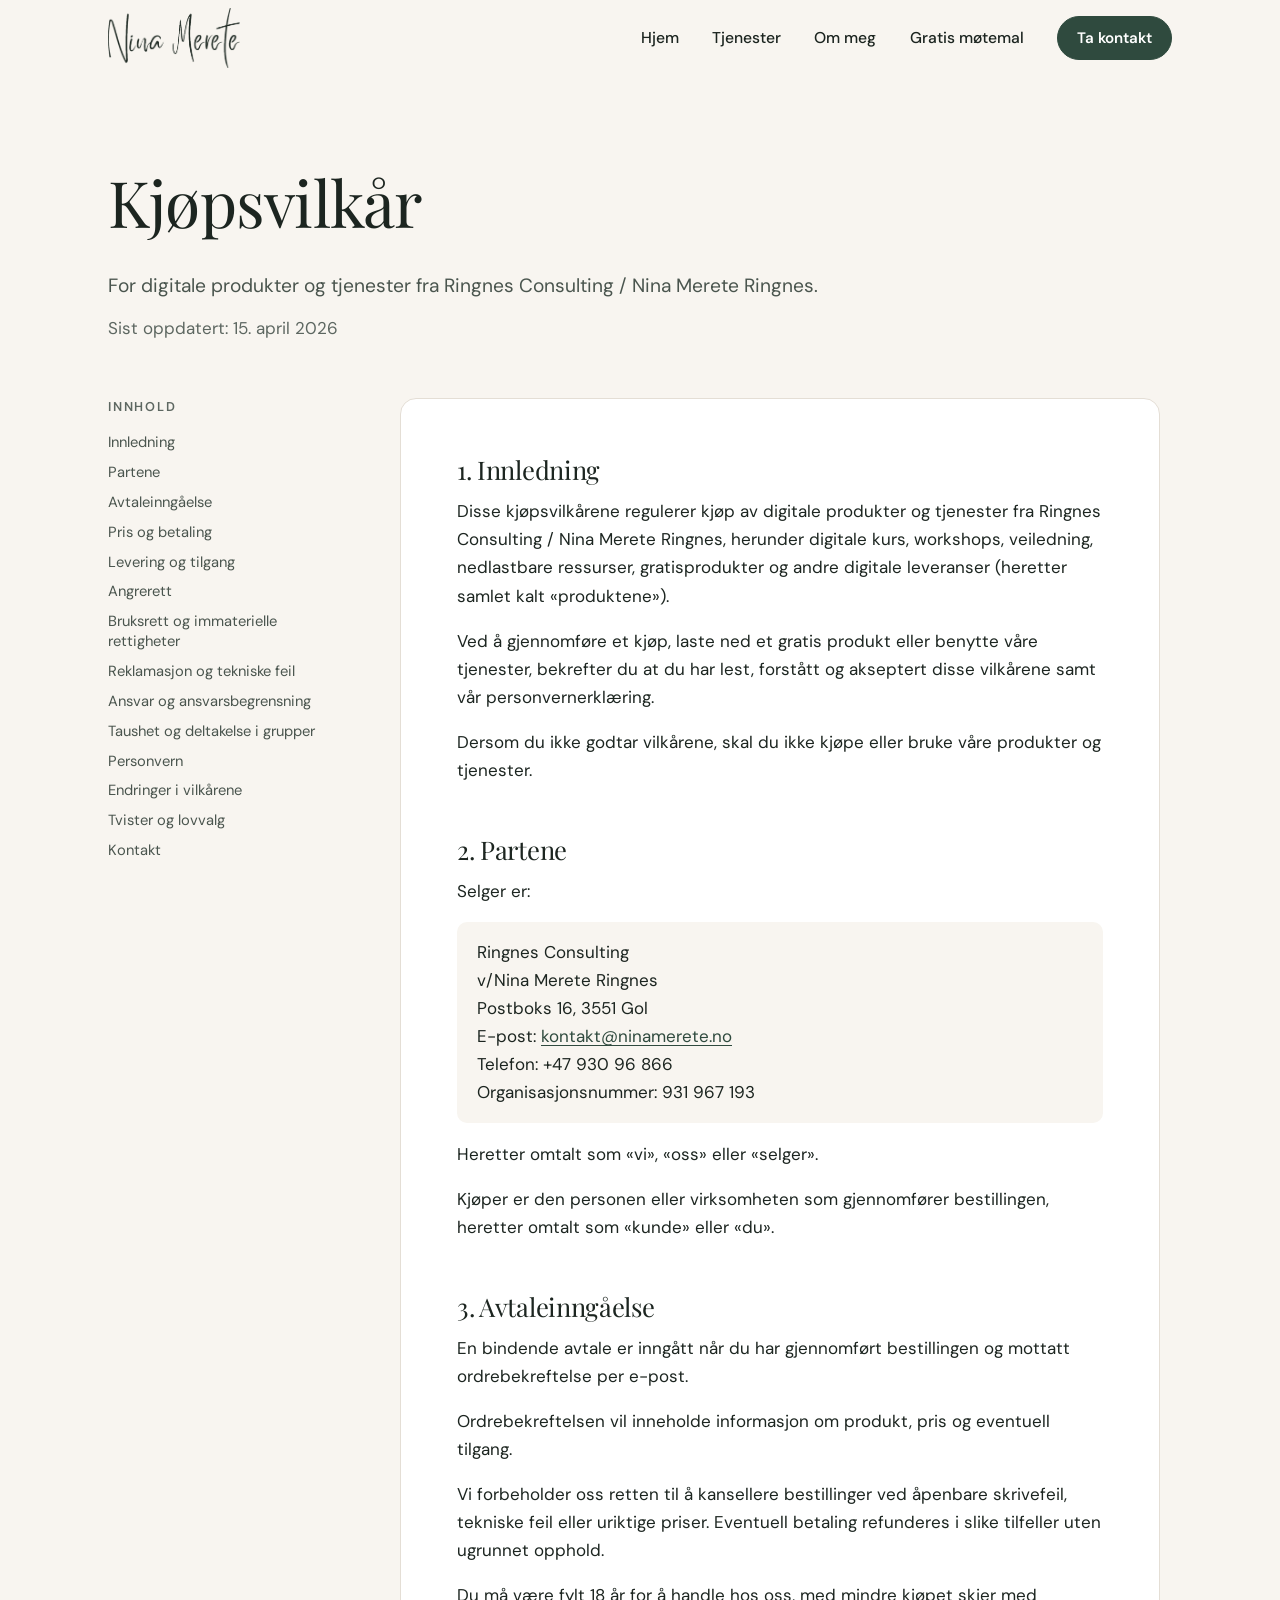
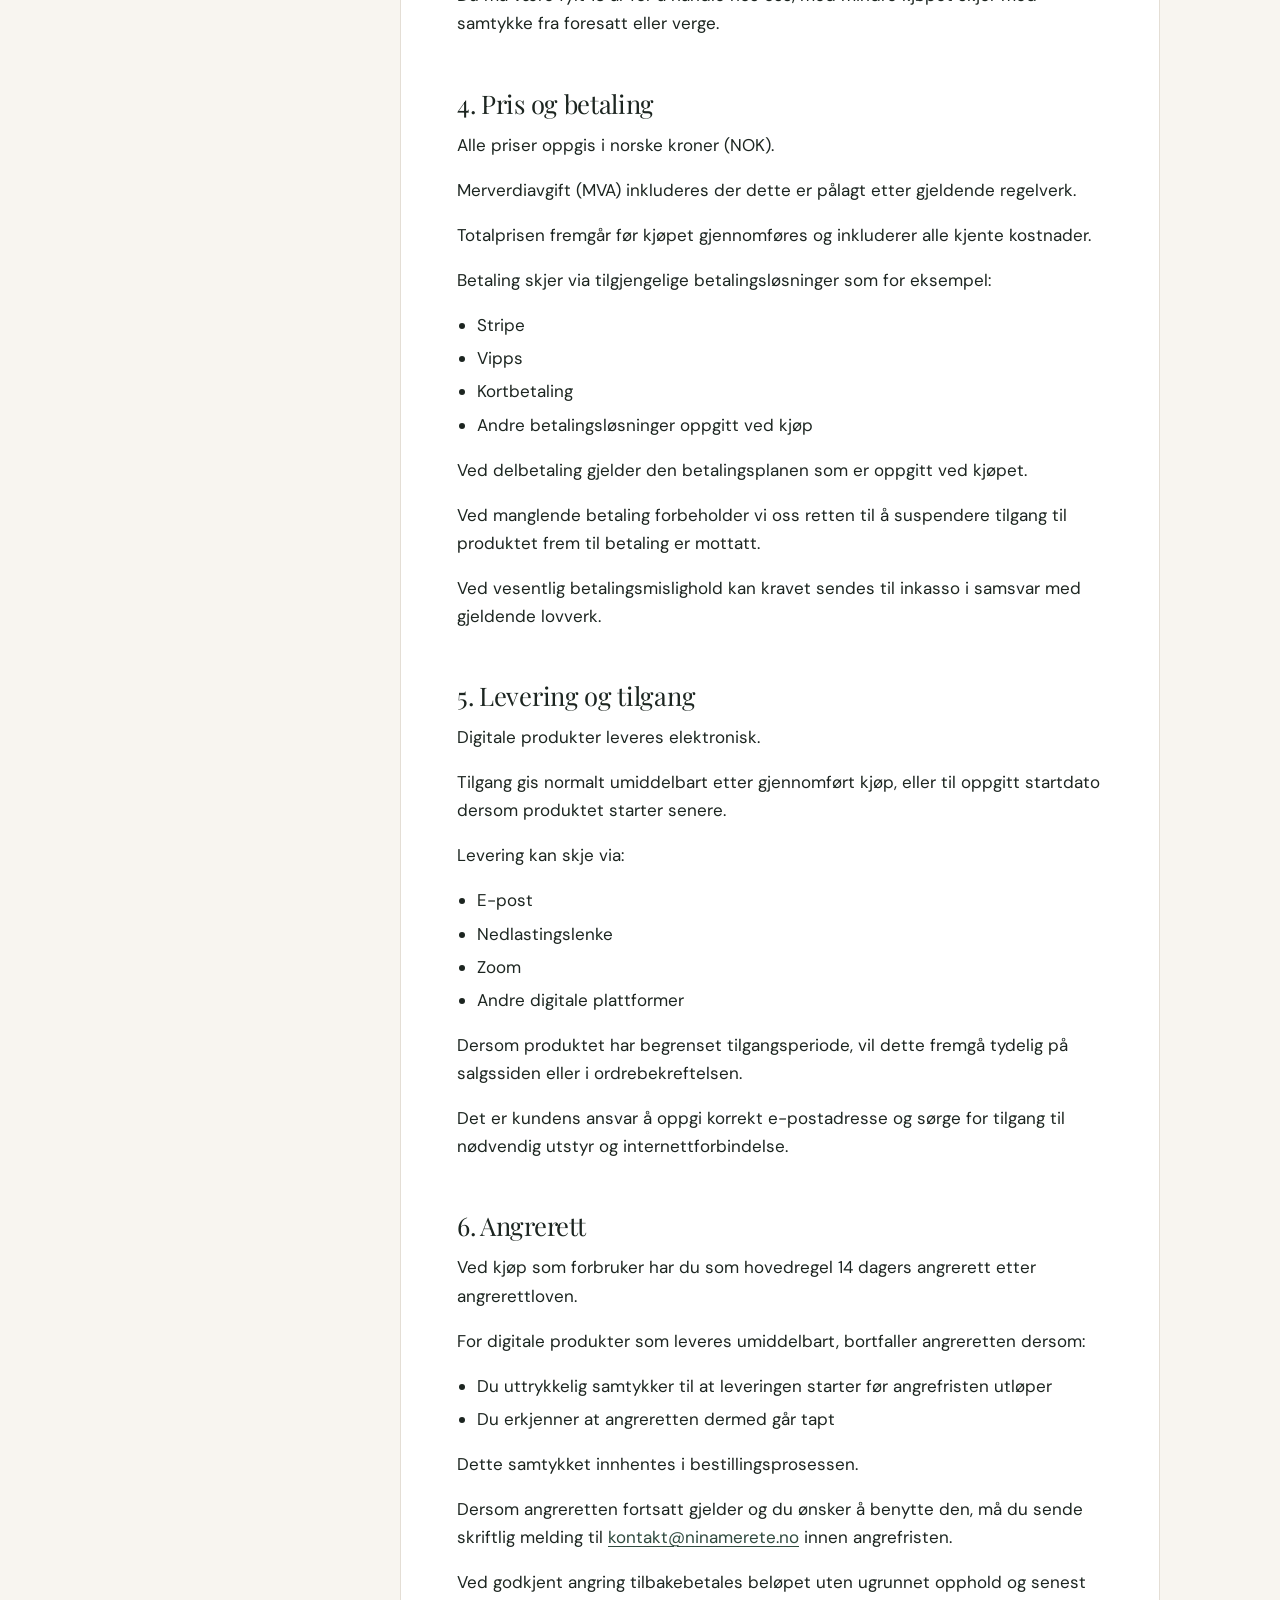
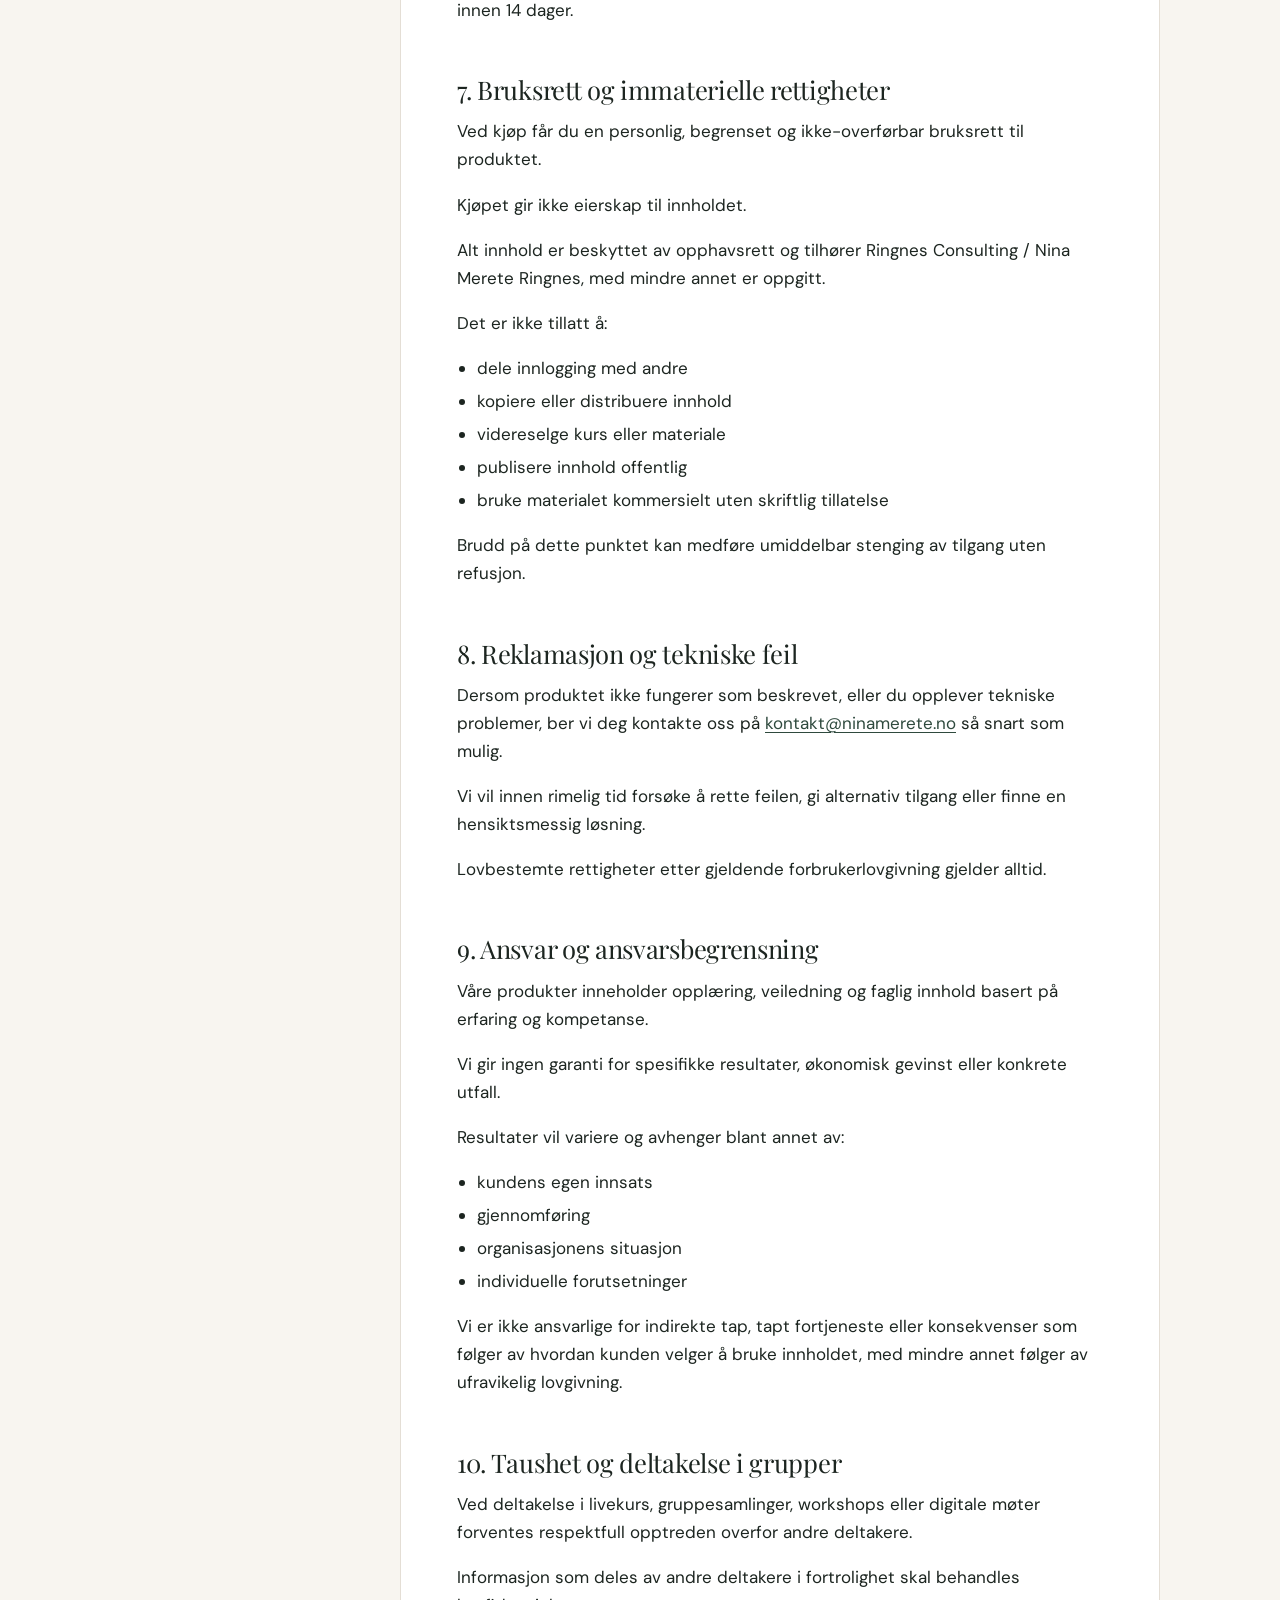
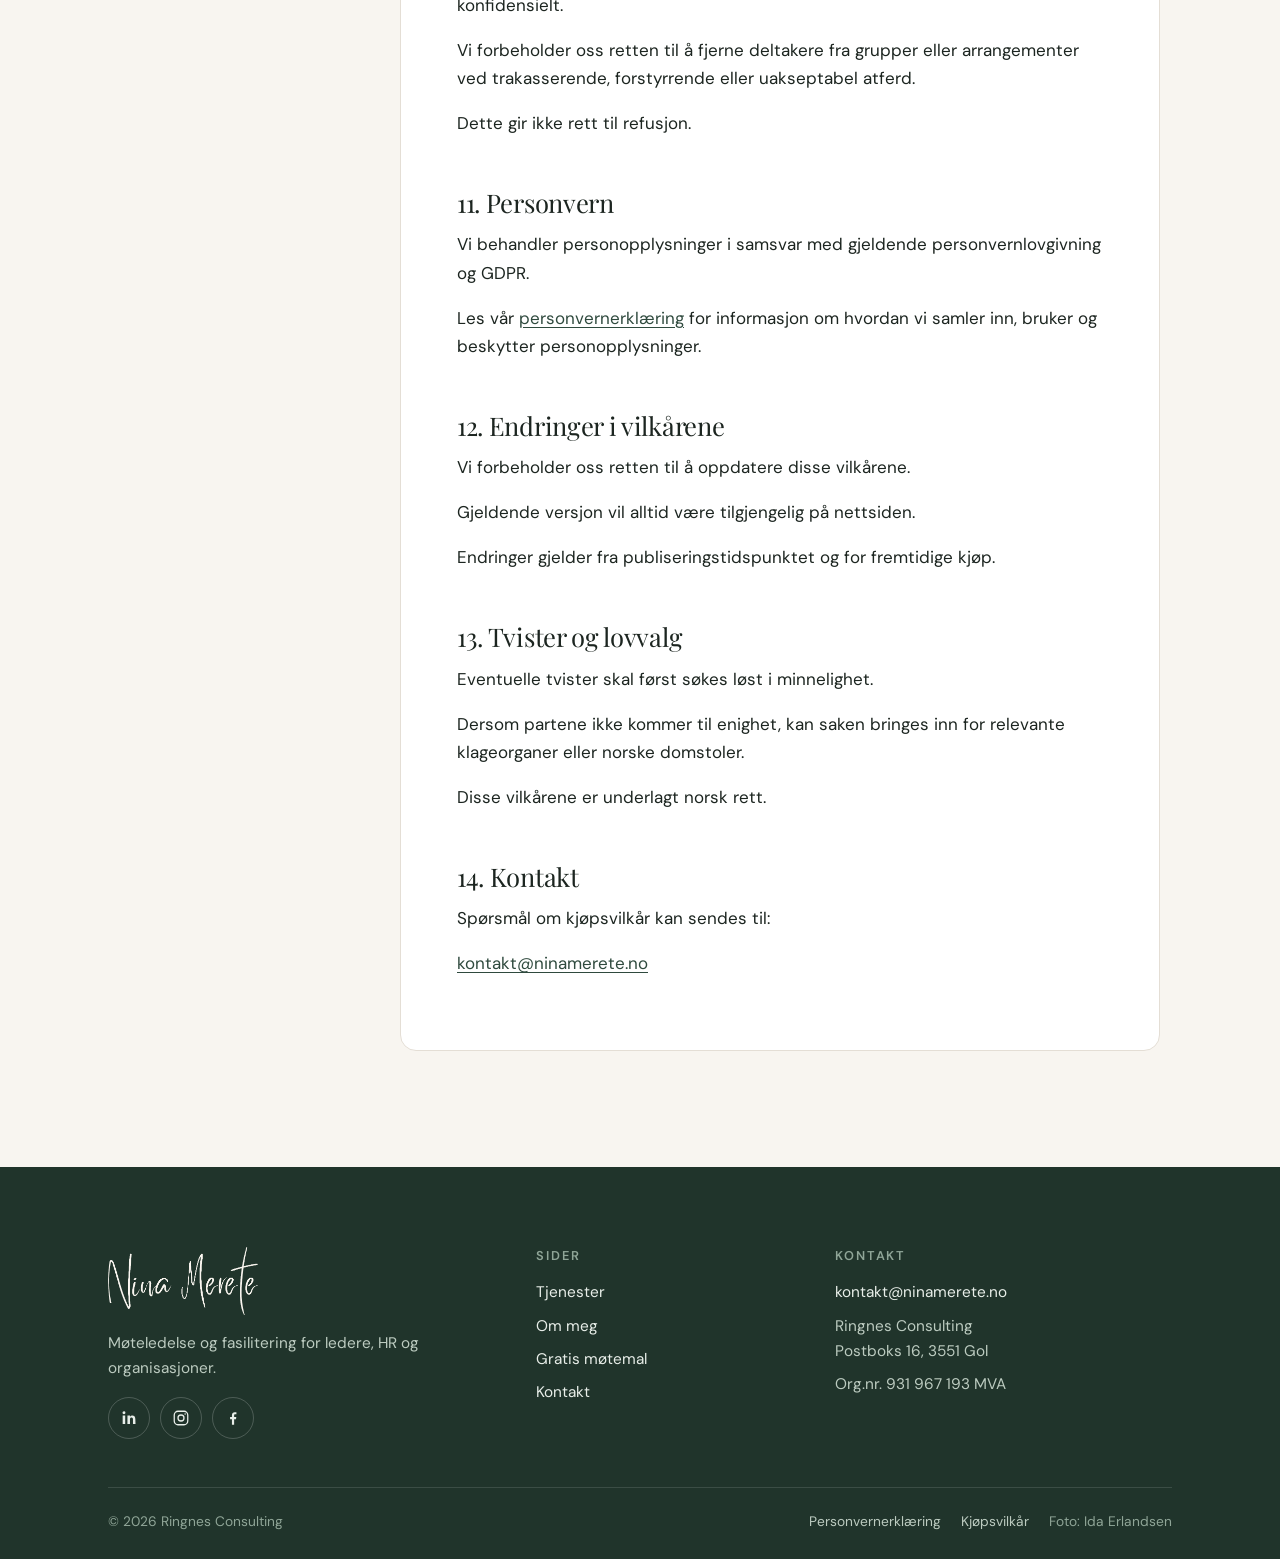
==== kjopsvilkar/index.html @ 29eac9c1 "Nettside for Nina Merete" ====
<!doctype html>
<html lang="nb">
<head>
<meta charset="utf-8">
<meta name="viewport" content="width=device-width, initial-scale=1">

<title>Kjøpsvilkår for digitale produkter og tjenester | Nina Merete</title>
<meta name="description" content="Kjøpsvilkår for digitale produkter og tjenester fra Ringnes Consulting / Nina Merete Ringnes: betaling, levering, angrerett, bruksrett og reklamasjon.">
<meta name="robots" content="index, follow, max-image-preview:large">
<link rel="canonical" href="https://www.ninamerete.no/kjopsvilkar/">
<meta name="theme-color" content="#f8f5f0">
<meta property="og:type" content="website">
<meta property="og:locale" content="nb_NO">
<meta property="og:site_name" content="Nina Merete">
<meta property="og:title" content="Kjøpsvilkår for digitale produkter og tjenester | Nina Merete">
<meta property="og:description" content="Kjøpsvilkår for digitale produkter og tjenester fra Ringnes Consulting / Nina Merete Ringnes: betaling, levering, angrerett, bruksrett og reklamasjon.">
<meta property="og:url" content="https://www.ninamerete.no/kjopsvilkar/">
<meta property="og:image" content="https://www.ninamerete.no/assets/img/og/forside.jpg">
<meta property="og:image:type" content="image/jpeg">
<meta property="og:image:width" content="1200">
<meta property="og:image:height" content="630">
<meta property="og:image:alt" content="Nina Merete Ringnes. Gode møter skjer ikke av seg selv. De ledes.">
<meta name="twitter:card" content="summary_large_image">
<meta name="twitter:title" content="Kjøpsvilkår for digitale produkter og tjenester | Nina Merete">
<meta name="twitter:description" content="Kjøpsvilkår for digitale produkter og tjenester fra Ringnes Consulting / Nina Merete Ringnes: betaling, levering, angrerett, bruksrett og reklamasjon.">
<meta name="twitter:image" content="https://www.ninamerete.no/assets/img/og/forside.jpg">
<meta name="twitter:image:alt" content="Nina Merete Ringnes. Gode møter skjer ikke av seg selv. De ledes.">
<meta name="author" content="Nina Merete Ringnes">
<link rel="icon" href="../favicon.ico" sizes="any">
<link rel="icon" type="image/png" sizes="32x32" href="../assets/img/favicon-32.png">
<link rel="apple-touch-icon" href="../assets/img/favicon-180.png">
<link rel="manifest" href="../site.webmanifest">
<link rel="preload" href="../assets/fonts/PlayfairDisplay-normal.woff2" as="font" type="font/woff2" crossorigin>
<link rel="preload" href="../assets/fonts/DMSans-normal.woff2" as="font" type="font/woff2" crossorigin>
<link rel="stylesheet" href="../assets/css/style.css?v=16">

<script type="application/ld+json">{"@context": "https://schema.org", "@graph": [{"@type": "ProfessionalService", "@id": "https://www.ninamerete.no/#virksomhet", "name": "Nina Merete", "legalName": "Ringnes Consulting", "url": "https://www.ninamerete.no/", "image": "https://www.ninamerete.no/assets/img/og/forside.jpg", "logo": "https://www.ninamerete.no/assets/img/favicon-512.png", "description": "Møteledelse, fasilitering og prosessdesign for ledere, HR og organisasjoner.", "email": "kontakt@ninamerete.no", "taxID": "931967193", "vatID": "NO931967193MVA", "address": {"@type": "PostalAddress", "postOfficeBoxNumber": "16", "postalCode": "3551", "addressLocality": "Gol", "addressCountry": "NO"}, "areaServed": {"@type": "Country", "name": "Norge"}, "knowsLanguage": "nb", "founder": {"@id": "https://www.ninamerete.no/#nina"}, "sameAs": ["https://www.linkedin.com/in/nina-merete-ringnes-888065a7/", "https://www.instagram.com/ninamerete.no/", "https://www.facebook.com/profile.php?id=61565301767953"], "hasOfferCatalog": {"@type": "OfferCatalog", "name": "Tjenester", "itemListElement": [{"@type": "Offer", "itemOffered": {"@type": "Service", "name": "Hjelp med et konkret møte eller en utfordring", "description": "Et viktig møte, en workshop eller en prosess som må lykkes. Jeg hjelper dere å planlegge, strukturere og lede den.", "url": "https://www.ninamerete.no/tjenester/#konkret-hjelp"}}, {"@type": "Offer", "itemOffered": {"@type": "Service", "name": "Bygge kompetanse i møteledelse og fasilitering", "description": "Kurs og praktisk trening som gjør ledere, medarbeidere og interne ressurser tryggere i å lede møter og prosesser.", "url": "https://www.ninamerete.no/tjenester/#kompetanse"}}, {"@type": "Offer", "itemOffered": {"@type": "Service", "name": "Utvikle metoder, arbeidsmåter og verktøy", "description": "Arbeidsmåter og ressurser som gjør dere i stand til å lede møter og utviklingsprosesser på egen hånd.", "url": "https://www.ninamerete.no/tjenester/#metoder"}}]}}, {"@type": "Person", "@id": "https://www.ninamerete.no/#nina", "name": "Nina Merete Ringnes", "url": "https://www.ninamerete.no/om/", "image": "https://www.ninamerete.no/assets/img/portrett-1200.webp", "jobTitle": "Fasilitator og rådgiver i møteledelse", "worksFor": {"@id": "https://www.ninamerete.no/#virksomhet"}, "alumniOf": {"@type": "CollegeOrUniversity", "name": "Universitetet i Oslo"}, "knowsAbout": ["Møteledelse", "Fasilitering", "Prosessledelse", "Workshops", "Lederutvikling", "Kompetanseutvikling"], "sameAs": ["https://www.linkedin.com/in/nina-merete-ringnes-888065a7/", "https://www.instagram.com/ninamerete.no/"]}, {"@type": "WebSite", "@id": "https://www.ninamerete.no/#nettsted", "url": "https://www.ninamerete.no/", "name": "Nina Merete", "inLanguage": "nb-NO", "publisher": {"@id": "https://www.ninamerete.no/#virksomhet"}}, {"@type": "WebPage", "@id": "https://www.ninamerete.no/kjopsvilkar/#side", "url": "https://www.ninamerete.no/kjopsvilkar/", "name": "Kjøpsvilkår for digitale produkter og tjenester | Nina Merete", "description": "Kjøpsvilkår for digitale produkter og tjenester fra Ringnes Consulting / Nina Merete Ringnes: betaling, levering, angrerett, bruksrett og reklamasjon.", "inLanguage": "nb-NO", "isPartOf": {"@id": "https://www.ninamerete.no/#nettsted"}, "primaryImageOfPage": {"@type": "ImageObject", "url": "https://www.ninamerete.no/assets/img/og/forside.jpg", "width": 1200, "height": 630}, "breadcrumb": {"@id": "https://www.ninamerete.no/kjopsvilkar/#brodsmuler"}}, {"@type": "BreadcrumbList", "@id": "https://www.ninamerete.no/kjopsvilkar/#brodsmuler", "itemListElement": [{"@type": "ListItem", "position": 1, "name": "Hjem", "item": "https://www.ninamerete.no/"}, {"@type": "ListItem", "position": 2, "name": "Kjøpsvilkår", "item": "https://www.ninamerete.no/kjopsvilkar/"}]}]}</script>
</head>
<body>
<a class="skip-link" href="#innhold">Hopp til innhold</a>
<header class="site-header">
  <div class="wrap">
    <a class="brand" href="../" aria-label="Nina Merete, til forsiden"><img src="../assets/img/logo.png" alt="Nina Merete" width="579" height="265"></a>
    <button class="nav-toggle" type="button" aria-expanded="false" aria-controls="hovedmeny" aria-label="Åpne meny"><span></span></button>
    <nav class="nav" id="hovedmeny" aria-label="Hovedmeny">
      <a href="../">Hjem</a><a href="../tjenester/">Tjenester</a><a href="../om/">Om meg</a><a href="../motemal/">Gratis møtemal</a>
      <a class="btn btn--sm" href="../kontakt/">Ta kontakt</a>
    </nav>
  </div>
</header>
<main id="innhold">
<section class="page-hero">
  <div class="wrap">
    <h1>Kjøpsvilkår</h1>
    <p class="lead">For digitale produkter og tjenester fra Ringnes Consulting / Nina Merete Ringnes.</p>
    <p class="muted" style="margin:.8rem 0 0">Sist oppdatert: 15. april 2026</p>
  </div>
</section>
<section class="section" style="padding-top:0">
  <div class="wrap legal">
    <aside class="legal-nav" aria-label="Innhold">
      <h2>Innhold</h2>
      <ol><li><a href="#punkt-1">Innledning</a></li><li><a href="#punkt-2">Partene</a></li><li><a href="#punkt-3">Avtaleinngåelse</a></li><li><a href="#punkt-4">Pris og betaling</a></li><li><a href="#punkt-5">Levering og tilgang</a></li><li><a href="#punkt-6">Angrerett</a></li><li><a href="#punkt-7">Bruksrett og immaterielle rettigheter</a></li><li><a href="#punkt-8">Reklamasjon og tekniske feil</a></li><li><a href="#punkt-9">Ansvar og ansvarsbegrensning</a></li><li><a href="#punkt-10">Taushet og deltakelse i grupper</a></li><li><a href="#punkt-11">Personvern</a></li><li><a href="#punkt-12">Endringer i vilkårene</a></li><li><a href="#punkt-13">Tvister og lovvalg</a></li><li><a href="#punkt-14">Kontakt</a></li></ol>
    </aside>
    <article class="legal-body">
<h2 id="punkt-1">1. Innledning</h2>
<p>Disse kjøpsvilkårene regulerer kjøp av digitale produkter og tjenester fra Ringnes Consulting / Nina Merete Ringnes, herunder digitale kurs, workshops, veiledning, nedlastbare ressurser, gratisprodukter og andre digitale leveranser (heretter samlet kalt «produktene»).</p>
<p>Ved å gjennomføre et kjøp, laste ned et gratis produkt eller benytte våre tjenester, bekrefter du at du har lest, forstått og akseptert disse vilkårene samt vår personvernerklæring.</p>
<p>Dersom du ikke godtar vilkårene, skal du ikke kjøpe eller bruke våre produkter og tjenester.</p>
<h2 id="punkt-2">2. Partene</h2>
<p>Selger er:</p>
<address>Ringnes Consulting<br>v/Nina Merete Ringnes<br>Postboks 16, 3551 Gol<br>E-post: <a href="mailto:kontakt@ninamerete.no">kontakt@ninamerete.no</a><br>Telefon: +47 930 96 866<br>Organisasjonsnummer: 931 967 193</address>
<p>Heretter omtalt som «vi», «oss» eller «selger».</p>
<p>Kjøper er den personen eller virksomheten som gjennomfører bestillingen, heretter omtalt som «kunde» eller «du».</p>
<h2 id="punkt-3">3. Avtaleinngåelse</h2>
<p>En bindende avtale er inngått når du har gjennomført bestillingen og mottatt ordrebekreftelse per e-post.</p>
<p>Ordrebekreftelsen vil inneholde informasjon om produkt, pris og eventuell tilgang.</p>
<p>Vi forbeholder oss retten til å kansellere bestillinger ved åpenbare skrivefeil, tekniske feil eller uriktige priser. Eventuell betaling refunderes i slike tilfeller uten ugrunnet opphold.</p>
<p>Du må være fylt 18 år for å handle hos oss, med mindre kjøpet skjer med samtykke fra foresatt eller verge.</p>
<h2 id="punkt-4">4. Pris og betaling</h2>
<p>Alle priser oppgis i norske kroner (NOK).</p>
<p>Merverdiavgift (MVA) inkluderes der dette er pålagt etter gjeldende regelverk.</p>
<p>Totalprisen fremgår før kjøpet gjennomføres og inkluderer alle kjente kostnader.</p>
<p>Betaling skjer via tilgjengelige betalingsløsninger som for eksempel:</p>
<ul>
<li>Stripe</li>
<li>Vipps</li>
<li>Kortbetaling</li>
<li>Andre betalingsløsninger oppgitt ved kjøp</li>
</ul>
<p>Ved delbetaling gjelder den betalingsplanen som er oppgitt ved kjøpet.</p>
<p>Ved manglende betaling forbeholder vi oss retten til å suspendere tilgang til produktet frem til betaling er mottatt.</p>
<p>Ved vesentlig betalingsmislighold kan kravet sendes til inkasso i samsvar med gjeldende lovverk.</p>
<h2 id="punkt-5">5. Levering og tilgang</h2>
<p>Digitale produkter leveres elektronisk.</p>
<p>Tilgang gis normalt umiddelbart etter gjennomført kjøp, eller til oppgitt startdato dersom produktet starter senere.</p>
<p>Levering kan skje via:</p>
<ul>
<li>E-post</li>
<li>Nedlastingslenke</li>
<li>Zoom</li>
<li>Andre digitale plattformer</li>
</ul>
<p>Dersom produktet har begrenset tilgangsperiode, vil dette fremgå tydelig på salgssiden eller i ordrebekreftelsen.</p>
<p>Det er kundens ansvar å oppgi korrekt e-postadresse og sørge for tilgang til nødvendig utstyr og internettforbindelse.</p>
<h2 id="punkt-6">6. Angrerett</h2>
<p>Ved kjøp som forbruker har du som hovedregel 14 dagers angrerett etter angrerettloven.</p>
<p>For digitale produkter som leveres umiddelbart, bortfaller angreretten dersom:</p>
<ul>
<li>Du uttrykkelig samtykker til at leveringen starter før angrefristen utløper</li>
<li>Du erkjenner at angreretten dermed går tapt</li>
</ul>
<p>Dette samtykket innhentes i bestillingsprosessen.</p>
<p>Dersom angreretten fortsatt gjelder og du ønsker å benytte den, må du sende skriftlig melding til <a href="mailto:kontakt@ninamerete.no">kontakt@ninamerete.no</a> innen angrefristen.</p>
<p>Ved godkjent angring tilbakebetales beløpet uten ugrunnet opphold og senest innen 14 dager.</p>
<h2 id="punkt-7">7. Bruksrett og immaterielle rettigheter</h2>
<p>Ved kjøp får du en personlig, begrenset og ikke-overførbar bruksrett til produktet.</p>
<p>Kjøpet gir ikke eierskap til innholdet.</p>
<p>Alt innhold er beskyttet av opphavsrett og tilhører Ringnes Consulting / Nina Merete Ringnes, med mindre annet er oppgitt.</p>
<p>Det er ikke tillatt å:</p>
<ul>
<li>dele innlogging med andre</li>
<li>kopiere eller distribuere innhold</li>
<li>videreselge kurs eller materiale</li>
<li>publisere innhold offentlig</li>
<li>bruke materialet kommersielt uten skriftlig tillatelse</li>
</ul>
<p>Brudd på dette punktet kan medføre umiddelbar stenging av tilgang uten refusjon.</p>
<h2 id="punkt-8">8. Reklamasjon og tekniske feil</h2>
<p>Dersom produktet ikke fungerer som beskrevet, eller du opplever tekniske problemer, ber vi deg kontakte oss på <a href="mailto:kontakt@ninamerete.no">kontakt@ninamerete.no</a> så snart som mulig.</p>
<p>Vi vil innen rimelig tid forsøke å rette feilen, gi alternativ tilgang eller finne en hensiktsmessig løsning.</p>
<p>Lovbestemte rettigheter etter gjeldende forbrukerlovgivning gjelder alltid.</p>
<h2 id="punkt-9">9. Ansvar og ansvarsbegrensning</h2>
<p>Våre produkter inneholder opplæring, veiledning og faglig innhold basert på erfaring og kompetanse.</p>
<p>Vi gir ingen garanti for spesifikke resultater, økonomisk gevinst eller konkrete utfall.</p>
<p>Resultater vil variere og avhenger blant annet av:</p>
<ul>
<li>kundens egen innsats</li>
<li>gjennomføring</li>
<li>organisasjonens situasjon</li>
<li>individuelle forutsetninger</li>
</ul>
<p>Vi er ikke ansvarlige for indirekte tap, tapt fortjeneste eller konsekvenser som følger av hvordan kunden velger å bruke innholdet, med mindre annet følger av ufravikelig lovgivning.</p>
<h2 id="punkt-10">10. Taushet og deltakelse i grupper</h2>
<p>Ved deltakelse i livekurs, gruppesamlinger, workshops eller digitale møter forventes respektfull opptreden overfor andre deltakere.</p>
<p>Informasjon som deles av andre deltakere i fortrolighet skal behandles konfidensielt.</p>
<p>Vi forbeholder oss retten til å fjerne deltakere fra grupper eller arrangementer ved trakasserende, forstyrrende eller uakseptabel atferd.</p>
<p>Dette gir ikke rett til refusjon.</p>
<h2 id="punkt-11">11. Personvern</h2>
<p>Vi behandler personopplysninger i samsvar med gjeldende personvernlovgivning og GDPR.</p>
<p>Les vår <a href="../personvernerklaering/">personvernerklæring</a> for informasjon om hvordan vi samler inn, bruker og beskytter personopplysninger.</p>
<h2 id="punkt-12">12. Endringer i vilkårene</h2>
<p>Vi forbeholder oss retten til å oppdatere disse vilkårene.</p>
<p>Gjeldende versjon vil alltid være tilgjengelig på nettsiden.</p>
<p>Endringer gjelder fra publiseringstidspunktet og for fremtidige kjøp.</p>
<h2 id="punkt-13">13. Tvister og lovvalg</h2>
<p>Eventuelle tvister skal først søkes løst i minnelighet.</p>
<p>Dersom partene ikke kommer til enighet, kan saken bringes inn for relevante klageorganer eller norske domstoler.</p>
<p>Disse vilkårene er underlagt norsk rett.</p>
<h2 id="punkt-14">14. Kontakt</h2>
<p>Spørsmål om kjøpsvilkår kan sendes til:</p>
<p><a href="mailto:kontakt@ninamerete.no">kontakt@ninamerete.no</a></p>
    </article>
  </div>
</section>
</main>
<footer class="site-footer">
  <div class="wrap">
    <div class="footer-grid">
      <div class="footer-brand">
        <img src="../assets/img/logo-lys.png" alt="Nina Merete" width="579" height="265" loading="lazy">
        <p>Møteledelse og fasilitering for ledere, HR og organisasjoner.</p>
        <div class="social">
          <a href="https://www.linkedin.com/in/nina-merete-ringnes-888065a7/" target="_blank" rel="noopener" aria-label="LinkedIn"><svg viewBox="0 0 24 24" fill="currentColor" aria-hidden="true"><path d="M6.94 8.5H3.56V20h3.38V8.5zM5.25 3A1.97 1.97 0 1 0 5.3 6.94 1.97 1.97 0 0 0 5.25 3zM20.44 13.4c0-3.2-1.7-4.7-4-4.7a3.45 3.45 0 0 0-3.13 1.72V8.5H9.94c.04 1.02 0 11.5 0 11.5h3.37v-6.42c0-.34.03-.68.13-.93.27-.68.9-1.39 1.94-1.39 1.37 0 1.92 1.05 1.92 2.58V20h3.37l-.23-6.6z"/></svg></a>
          <a href="https://www.instagram.com/ninamerete.no/" target="_blank" rel="noopener" aria-label="Instagram"><svg viewBox="0 0 24 24" fill="none" stroke="currentColor" stroke-width="1.7" aria-hidden="true"><rect x="3" y="3" width="18" height="18" rx="5"/><circle cx="12" cy="12" r="4"/><circle cx="17.5" cy="6.5" r="1" fill="currentColor" stroke="none"/></svg></a>
          <a href="https://www.facebook.com/profile.php?id=61565301767953" target="_blank" rel="noopener" aria-label="Facebook"><svg viewBox="0 0 24 24" fill="currentColor" aria-hidden="true"><path d="M13.5 21v-7.5h2.5l.4-3h-2.9V8.6c0-.87.25-1.46 1.5-1.46h1.55V4.47A20.6 20.6 0 0 0 14.3 4.3c-2.2 0-3.72 1.35-3.72 3.82v2.38H8.1v3h2.48V21h2.92z"/></svg></a>
        </div>
      </div>
      <div>
        <h2>Sider</h2>
        <ul>
          <li><a href="../tjenester/">Tjenester</a></li>
          <li><a href="../om/">Om meg</a></li>
          <li><a href="../motemal/">Gratis møtemal</a></li>
          <li><a href="../kontakt/">Kontakt</a></li>
        </ul>
      </div>
      <div>
        <h2>Kontakt</h2>
        <ul>
          <li><a href="mailto:kontakt@ninamerete.no">kontakt@ninamerete.no</a></li>
          <li>Ringnes Consulting<br>Postboks 16, 3551 Gol</li>
          <li>Org.nr. 931 967 193 MVA</li>
        </ul>
      </div>
    </div>
    <div class="footer-bottom">
      <span>© <span data-year>2026</span> Ringnes Consulting</span>
      <nav aria-label="Juridisk">
        <a href="../personvernerklaering/">Personvernerklæring</a>
        <a href="../kjopsvilkar/">Kjøpsvilkår</a>
        <span>Foto: Ida Erlandsen</span>
      </nav>
    </div>
  </div>
</footer>
<script src="../assets/js/main.js?v=16" defer></script>
</body>
</html>
---- assets/css/style.css ----
/* ninamerete.no */

@font-face { font-family: 'DM Sans'; font-style: normal; font-weight: 300 700; font-display: swap; src: url('../fonts/DMSans-normal.woff2') format('woff2'); }
@font-face { font-family: 'DM Sans'; font-style: italic; font-weight: 400; font-display: swap; src: url('../fonts/DMSans-italic.woff2') format('woff2'); }
@font-face { font-family: 'Playfair Display'; font-style: normal; font-weight: 400 700; font-display: swap; src: url('../fonts/PlayfairDisplay-normal.woff2') format('woff2'); }
@font-face { font-family: 'Playfair Display'; font-style: italic; font-weight: 400 700; font-display: swap; src: url('../fonts/PlayfairDisplay-italic.woff2') format('woff2'); }

:root {
  --ink: #1c2520;
  --ink-soft: #4a554e;
  --muted: #5d6761;
  --green: #2f4a3e;
  --green-deep: #20342b;
  --sage: #e4eae3;
  --bg: #f8f5f0;
  --paper: #ffffff;
  --accent: #a3577f;
  --accent-light: #e6c3c1;
  --line: #e4ded5;

  --serif: 'Playfair Display', Georgia, serif;
  --sans: 'DM Sans', system-ui, -apple-system, 'Segoe UI', Roboto, sans-serif;

  --radius: 16px;
  --wrap: 1160px;
  --gutter: clamp(20px, 5vw, 48px);
  --section: clamp(64px, 9vw, 120px);
  --ease: cubic-bezier(.2, .7, .2, 1);
}

*, *::before, *::after { box-sizing: border-box; }
html { -webkit-text-size-adjust: 100%; scroll-behavior: smooth; scroll-padding-top: 88px; }
body {
  margin: 0;
  font-family: var(--sans);
  font-size: 1.0625rem;
  line-height: 1.65;
  color: var(--ink);
  background: var(--bg);
  -webkit-font-smoothing: antialiased;
}
img { display: block; max-width: 100%; height: auto; }
a { color: var(--green); text-underline-offset: .2em; text-decoration-thickness: 1px; }
a:hover { color: var(--accent); }
:focus-visible { outline: 2px solid var(--accent); outline-offset: 3px; border-radius: 4px; }

h1, h2, h3 { font-family: var(--serif); font-weight: 400; line-height: 1.15; letter-spacing: -.012em; margin: 0 0 .5em; overflow-wrap: break-word; }
h1 { font-size: clamp(2.3rem, 5.2vw, 4rem); }
h2 { font-size: clamp(1.85rem, 3.4vw, 2.75rem); }
h3 { font-size: clamp(1.25rem, 1.8vw, 1.45rem); line-height: 1.3; }
h1 em { font-style: italic; color: var(--green); }
.nowrap { white-space: nowrap; }
h1, h2 { text-wrap: balance; }
p { margin: 0 0 1em; }
.lead { font-size: clamp(1.1rem, 1.5vw, 1.25rem); line-height: 1.6; color: var(--ink-soft); }
.muted { color: var(--muted); }

.wrap { width: 100%; max-width: var(--wrap); margin-inline: auto; padding-inline: var(--gutter); }
.narrow { max-width: 780px; }
.section { padding-block: var(--section); }
.section--white { background: var(--paper); }
.section--green { background: var(--green-deep); color: #dfe7e1; }
.section--green h2, .section--green h3 { color: #fff; }

.label {
  display: block; margin-bottom: 14px;
  font-size: .8rem; font-weight: 600; letter-spacing: .14em; text-transform: uppercase; color: var(--accent);
}
.section--green .label { color: var(--accent-light); }
.head { max-width: 680px; margin-bottom: clamp(36px, 5vw, 56px); }
.head p { color: var(--ink-soft); font-size: 1.1rem; margin: 0; }
.section--green .head p { color: #bccbc0; }
.head--center { margin-inline: auto; text-align: center; }

.sr-only { position: absolute; width: 1px; height: 1px; padding: 0; margin: -1px; overflow: hidden; clip: rect(0 0 0 0); white-space: nowrap; border: 0; }
.skip-link { position: absolute; left: 12px; top: -60px; z-index: 100; background: var(--green); color: #fff; padding: 10px 16px; border-radius: 8px; }
.skip-link:focus { top: 12px; color: #fff; }

/* Knapper */
.btn {
  display: inline-flex; align-items: center; justify-content: center; gap: .55em;
  min-height: 52px; padding: .8em 1.6em;
  font: 600 1rem/1.2 var(--sans);
  color: #fff; background: var(--green); border: 1.5px solid var(--green);
  border-radius: 999px; text-decoration: none; cursor: pointer; text-align: center;
  transition: background-color .2s, border-color .2s, color .2s, transform .2s var(--ease);
}
.btn:hover { background: var(--green-deep); border-color: var(--green-deep); color: #fff; transform: translateY(-1px); }
.btn svg { width: 18px; height: 18px; flex-shrink: 0; }
.btn--outline { background: transparent; color: var(--green); border-color: #c9d3cb; }
.btn--outline:hover { background: transparent; color: var(--green-deep); border-color: var(--green); }
.btn--white { background: #fff; color: var(--green-deep); border-color: #fff; }
.btn--white:hover { background: #f1ebe3; border-color: #f1ebe3; color: var(--green-deep); }
.btn--sm { min-height: 44px; padding: .55em 1.25em; font-size: .95rem; }
.actions { display: flex; flex-wrap: wrap; gap: 12px; align-items: center; }
@media (max-width: 480px) { .actions .btn { width: 100%; } }

.text-link { display: inline-flex; align-items: center; gap: .4em; font-weight: 600; text-decoration: none; color: var(--green); }
.text-link svg { width: 16px; height: 16px; transition: transform .2s var(--ease); }
.text-link:hover svg { transform: translateX(3px); }

/* Topptekst */
.site-header { position: sticky; top: 0; z-index: 50; background: rgba(248, 245, 240, .94); border-bottom: 1px solid transparent; transition: border-color .2s; }
.site-header.is-scrolled { border-bottom-color: var(--line); }
.site-header .wrap { display: flex; align-items: center; justify-content: space-between; gap: 24px; height: 76px; }
.brand img { width: 132px; height: auto; }
.nav { display: flex; align-items: center; gap: clamp(20px, 2.6vw, 36px); }
.nav a:not(.btn) { font-size: .98rem; font-weight: 500; color: var(--ink); text-decoration: none; padding: 6px 0; }
.nav a:not(.btn):hover, .nav a[aria-current="page"] { color: var(--green); }
.nav a:not(.btn)[aria-current="page"] { box-shadow: inset 0 -1.5px 0 var(--accent); }
.nav-toggle { display: none; }

@media (max-width: 880px) {
  .brand img { width: 116px; }
  .nav-toggle { display: inline-flex; align-items: center; justify-content: center; width: 48px; height: 48px; margin-right: -10px; border: 0; background: none; cursor: pointer; color: var(--ink); }
  .nav-toggle span, .nav-toggle span::before, .nav-toggle span::after { display: block; width: 22px; height: 1.5px; background: currentColor; transition: transform .25s var(--ease), background-color .2s; }
  .nav-toggle span { position: relative; }
  .nav-toggle span::before, .nav-toggle span::after { content: ""; position: absolute; left: 0; }
  .nav-toggle span::before { transform: translateY(-7px); }
  .nav-toggle span::after { transform: translateY(7px); }
  .nav-open .nav-toggle span { background: transparent; }
  .nav-open .nav-toggle span::before { transform: rotate(45deg); }
  .nav-open .nav-toggle span::after { transform: rotate(-45deg); }
  .nav {
    position: fixed; top: 76px; left: 0; right: 0; bottom: 0;
    flex-direction: column; align-items: stretch; gap: 0;
    padding: 8px var(--gutter) 32px; background: var(--bg); border-top: 1px solid var(--line);
    overflow-y: auto; visibility: hidden; opacity: 0; transition: opacity .2s, visibility .2s;
  }
  .nav-open .nav { visibility: visible; opacity: 1; }
  .nav a:not(.btn) { font-size: 1.35rem; padding: 16px 0; border-bottom: 1px solid var(--line); }
  .nav a[aria-current="page"] { box-shadow: none; }
  .nav .btn { margin-top: 24px; }
  body.nav-open { overflow: hidden; }
}

/* Hero */
.hero { padding-block: clamp(32px, 5vw, 64px) clamp(56px, 7vw, 96px); }
@media (min-width: 881px) {
  .hero--full { min-height: calc(100vh - 76px); min-height: calc(100svh - 76px); display: flex; flex-direction: column; justify-content: center; padding-block: 40px 64px; }
  .hero--full .hero-photo { aspect-ratio: 4 / 5; max-height: calc(100vh - 190px); max-height: calc(100svh - 190px); min-height: 380px; }
}
@media (min-width: 881px) and (max-height: 760px) { .hero--full h1 { font-size: clamp(2.3rem, 4.2vw, 3.2rem); } }
.hero-grid { display: grid; grid-template-columns: minmax(0, 1.1fr) minmax(0, .9fr); gap: clamp(36px, 6vw, 80px); align-items: center; }
.hero h1 { margin-bottom: .4em; }
.hero .lead { max-width: 32em; margin-bottom: 1.8rem; }
.hero-photo { border-radius: var(--radius); overflow: hidden; aspect-ratio: 4 / 5; background: var(--sage); }
.hero-photo img { width: 100%; height: 100%; object-fit: cover; object-position: 50% 25%; }
@media (max-width: 880px) {
  .hero-grid { grid-template-columns: 1fr; }
  .hero-photo { aspect-ratio: 4 / 3; max-height: 460px; width: 100%; }
}

.page-hero { padding-block: clamp(40px, 7vw, 88px) clamp(32px, 5vw, 56px); }
.page-hero h1 { max-width: 16em; }
.page-hero .lead { max-width: 38em; margin: 0; }

/* Erfaring: 30 år, rolig og tydelig */
.years { display: grid; grid-template-columns: auto minmax(0, 1fr); gap: clamp(20px, 4vw, 48px); align-items: center; padding-block: clamp(28px, 4vw, 40px); border-top: 1px solid var(--line); border-bottom: 1px solid var(--line); }
.years-num { font-family: var(--serif); font-size: clamp(2.6rem, 4.4vw, 3.4rem); line-height: 1; color: var(--green); white-space: nowrap; }
.years-num small { display: block; margin-top: 6px; font-family: var(--sans); font-size: .85rem; font-weight: 600; letter-spacing: .12em; text-transform: uppercase; color: var(--muted); }
.years-text h2 { font-size: clamp(1.3rem, 2vw, 1.6rem); line-height: 1.3; margin-bottom: .35em; }
.years-text p { color: var(--ink-soft); margin: 0 0 .8rem; max-width: 44em; }
@media (max-width: 640px) { .years { grid-template-columns: 1fr; gap: 16px; } }

/* Tall */
.stats { display: grid; grid-template-columns: repeat(4, minmax(0, 1fr)); background: var(--paper); border: 1px solid var(--line); border-radius: var(--radius); }
.stat { padding: clamp(22px, 3vw, 34px) clamp(18px, 2.4vw, 30px); }
.stat + .stat { border-left: 1px solid var(--line); }
.stat-value { font-family: var(--serif); font-size: clamp(2.2rem, 4.6vw, 3.8rem); line-height: 1; color: var(--green); margin-bottom: 10px; white-space: nowrap; }
.stat-label { hyphens: auto; font-size: .95rem; line-height: 1.45; color: var(--ink-soft); margin: 0; }
@media (max-width: 880px) {
  .stats { grid-template-columns: repeat(2, minmax(0, 1fr)); }
  .stat:nth-child(3) { border-left: 0; }
  .stat:nth-child(n+3) { border-top: 1px solid var(--line); }
}
@media (max-width: 420px) {
  .stat { padding: 20px 16px; }
  .stat-value { font-size: 2rem; }
  .stat-label { font-size: .88rem; }
}
@media (max-width: 350px) {
  .stat { padding: 18px 12px; }
  .stat-value { font-size: 1.7rem; }
}

.big-stats { display: grid; grid-template-columns: repeat(2, minmax(0, 1fr)); gap: clamp(24px, 5vw, 64px); }
.big-stat { border-top: 2px solid var(--green); padding-top: 24px; }
.big-stat .stat-value { font-size: clamp(3.2rem, 7vw, 5.2rem); color: var(--green); margin-bottom: 12px; }
.big-stat p { margin: 0; color: var(--ink-soft); font-size: 1.1rem; max-width: 24em; }
.big-stat .source { margin-top: 10px; font-size: .85rem; color: var(--muted); }
.big-stat .source a { color: inherit; }
@media (max-width: 640px) { .big-stats { grid-template-columns: 1fr; } }

/* Oppsett */
.split { display: grid; grid-template-columns: minmax(0, 1fr) minmax(0, 1fr); gap: clamp(36px, 6vw, 88px); align-items: center; }
@media (max-width: 880px) { .split { grid-template-columns: 1fr; } }
.photo { border-radius: var(--radius); overflow: hidden; background: var(--sage); }
.photo img { width: 100%; height: 100%; object-fit: cover; }
.ratio-portrait { aspect-ratio: 4 / 5; }
.ratio-land { aspect-ratio: 3 / 2; }
@media (max-width: 880px) { .split .ratio-portrait { aspect-ratio: 4 / 3.4; } }

/* Tjenestekort */
.cards { display: grid; grid-template-columns: repeat(3, minmax(0, 1fr)); gap: clamp(16px, 2vw, 24px); }
@media (max-width: 960px) { .cards { grid-template-columns: 1fr; } }
.card { position: relative; display: flex; flex-direction: column; background: var(--paper); border: 1px solid var(--line); border-radius: var(--radius); overflow: hidden; transition: border-color .2s, transform .25s var(--ease); }
.card:hover { border-color: #cfc6b9; transform: translateY(-3px); }
.card-img { aspect-ratio: 16 / 10; overflow: hidden; background: var(--sage); }
.card-img img { width: 100%; height: 100%; object-fit: cover; }
.card-body { display: flex; flex-direction: column; flex: 1; padding: 26px 26px 28px; }
.card-body p { color: var(--ink-soft); }
.card .text-link { margin-top: auto; }
.card .text-link::after { content: ""; position: absolute; inset: 0; }
@media (max-width: 960px) and (min-width: 600px) {
  .card { flex-direction: row; }
  .card-img { flex: 0 0 38%; aspect-ratio: auto; }
}

/* Tjenesteside */
.service { display: grid; grid-template-columns: minmax(0, 1fr) minmax(0, 1fr); gap: clamp(36px, 6vw, 80px); align-items: start; padding-block: clamp(48px, 7vw, 88px); border-top: 1px solid var(--line); }
.service:first-child { border-top: 0; padding-top: 0; }
.service:nth-child(even) .service-img { order: 2; }
.service-img { position: sticky; top: 108px; }
.service .lead { margin-bottom: 1.4rem; }
@media (max-width: 880px) {
  .service { grid-template-columns: 1fr; }
  .service:nth-child(even) .service-img { order: 0; }
  .service-img { position: static; }
}
.box { background: var(--paper); border: 1px solid var(--line); border-radius: var(--radius); padding: 24px 26px; margin-bottom: 28px; }
.box h3 { font-family: var(--sans); font-size: .8rem; font-weight: 600; letter-spacing: .14em; text-transform: uppercase; color: var(--muted); margin-bottom: 14px; }

.checks { list-style: none; margin: 0; padding: 0; }
.checks li { position: relative; padding-left: 32px; }
.checks li + li { margin-top: 10px; }
.checks li::before {
  content: ""; position: absolute; left: 0; top: .3em; width: 20px; height: 20px; border-radius: 50%;
  background: var(--sage) url("data:image/svg+xml,%3Csvg xmlns='http://www.w3.org/2000/svg' viewBox='0 0 20 20'%3E%3Cpath d='M6 10.4l2.6 2.6L14 7.6' fill='none' stroke='%232f4a3e' stroke-width='1.8' stroke-linecap='round' stroke-linejoin='round'/%3E%3C/svg%3E") center/100% no-repeat;
}

/* Steg */
.steps { display: grid; grid-template-columns: repeat(4, minmax(0, 1fr)); gap: 24px; list-style: none; margin: 0; padding: 0; counter-reset: s; }
.steps li { padding-top: 24px; border-top: 1px solid var(--line); }
.steps li::before { counter-increment: s; content: counter(s); display: grid; place-items: center; width: 34px; height: 34px; margin-bottom: 16px; border-radius: 50%; background: var(--sage); color: var(--green); font-weight: 600; font-size: .95rem; }
.steps h3 { font-size: 1.2rem; margin-bottom: .4em; }
.steps p { margin: 0; color: var(--ink-soft); font-size: 1rem; }
@media (max-width: 880px) { .steps { grid-template-columns: repeat(2, minmax(0, 1fr)); } }
@media (max-width: 520px) { .steps { grid-template-columns: 1fr; } }

/* Møtemal */
.offer { display: grid; grid-template-columns: minmax(0, .8fr) minmax(0, 1.2fr); gap: clamp(32px, 6vw, 80px); align-items: center; background: var(--sage); border-radius: calc(var(--radius) * 1.5); padding: clamp(28px, 6vw, 72px); }
.offer-cover { max-width: 300px; width: 100%; margin-inline: auto; }
.offer-cover img { border-radius: 4px; box-shadow: 0 24px 48px -20px rgba(28,37,32,.45); }
.offer .checks { margin-bottom: 28px; }
@media (max-width: 880px) { .offer { grid-template-columns: 1fr; } .offer-cover { max-width: 220px; } }

.contents { display: grid; grid-template-columns: repeat(3, minmax(0, 1fr)); gap: 16px; counter-reset: c; }
.contents div { background: var(--paper); border: 1px solid var(--line); border-radius: var(--radius); padding: 24px; }
.contents div::before { counter-increment: c; content: counter(c); display: grid; place-items: center; width: 34px; height: 34px; margin-bottom: 14px; border-radius: 50%; background: var(--sage); color: var(--green); font-weight: 600; font-size: .95rem; }
.contents h3 { font-size: 1.15rem; margin-bottom: .35em; }
.contents p { margin: 0; color: var(--ink-soft); font-size: .98rem; }
@media (max-width: 880px) { .contents { grid-template-columns: repeat(2, minmax(0, 1fr)); } }
@media (max-width: 560px) { .contents { grid-template-columns: 1fr; } }

.pages { display: grid; grid-template-columns: repeat(4, minmax(0, 1fr)); gap: 16px; margin-top: 40px; }
.pages img { border-radius: 4px; border: 1px solid var(--line); background: #fff; }
@media (max-width: 700px) { .pages { grid-template-columns: repeat(2, minmax(0, 1fr)); } }

/* Skjema */
.form-card { background: var(--paper); border: 1px solid var(--line); border-radius: calc(var(--radius) * 1.25); padding: clamp(24px, 4vw, 40px); }
.form-card h2 { font-size: clamp(1.5rem, 2.4vw, 1.9rem); margin-bottom: .35em; }
.form-card > p { color: var(--ink-soft); }
.form-note { margin: 14px 0 0; font-size: .85rem; line-height: 1.5; color: var(--muted); }
.form-note a { color: inherit; }

.form-fallback-static { padding: 16px 18px; border-radius: 10px; background: var(--bg); margin: 0; }

/* Om */
.facts { display: grid; grid-template-columns: repeat(3, minmax(0, 1fr)); gap: 16px; }
.fact { background: var(--paper); border: 1px solid var(--line); border-radius: var(--radius); padding: 28px 26px; }
.fact h3 { margin-bottom: .45em; }
.fact p { margin: 0; color: var(--ink-soft); }
@media (max-width: 880px) { .facts { grid-template-columns: 1fr; } }
.signature { width: 170px; margin-top: 12px; }

/* Kontakt */
.contact-grid { display: grid; grid-template-columns: minmax(0, .9fr) minmax(0, 1.1fr); gap: clamp(32px, 6vw, 72px); align-items: start; }
@media (max-width: 880px) { .contact-grid { grid-template-columns: 1fr; } }
.contact-list { list-style: none; padding: 0; margin: 0; border-top: 1px solid var(--line); }
.contact-list li { display: flex; gap: 16px; align-items: center; padding: 18px 0; border-bottom: 1px solid var(--line); }
.contact-list .icon { flex: 0 0 44px; height: 44px; display: grid; place-items: center; border-radius: 50%; background: var(--paper); border: 1px solid var(--line); color: var(--green); }
.contact-list .icon svg { width: 19px; height: 19px; }
.contact-list small { display: block; font-size: .8rem; color: var(--muted); }
.contact-list a { font-weight: 600; color: var(--ink); text-decoration: none; overflow-wrap: anywhere; }
.contact-list a:hover { color: var(--accent); }

/* FAQ */
.faq { border-top: 1px solid var(--line); }
.faq details { border-bottom: 1px solid var(--line); }
.faq summary { list-style: none; cursor: pointer; display: flex; justify-content: space-between; align-items: center; gap: 20px; padding: 22px 0; font-family: var(--serif); font-size: clamp(1.1rem, 1.7vw, 1.3rem); }
.faq summary::-webkit-details-marker { display: none; }
.faq summary::after { content: ""; flex: 0 0 13px; height: 13px; background: linear-gradient(var(--green), var(--green)) center/100% 1.5px no-repeat, linear-gradient(var(--green), var(--green)) center/1.5px 100% no-repeat; transition: transform .25s var(--ease); }
.faq details[open] summary::after { transform: rotate(45deg); }
.faq details > div { padding: 0 0 22px; color: var(--ink-soft); }
.faq details > div p { margin: 0; }

/* CTA */
.cta { background: var(--green-deep); color: #dfe7e1; border-radius: calc(var(--radius) * 1.5); padding: clamp(36px, 6vw, 72px); text-align: center; }
.cta h2 { color: #fff; margin-bottom: .4em; }
.cta p { color: #bccbc0; max-width: 34em; margin: 0 auto 28px; }
.cta .cta-alt { margin: 20px 0 0; font-size: .98rem; }
.cta .cta-alt a { color: #fff; font-weight: 600; }
.cta .actions { justify-content: center; }
@media (max-width: 480px) { .cta { padding: 36px 20px; } .btn { padding-inline: 1.1em; } }

/* Juridisk */
.legal { display: grid; grid-template-columns: 220px minmax(0, 1fr); gap: clamp(32px, 6vw, 72px); align-items: start; }
.legal-nav { position: sticky; top: 108px; font-size: .92rem; }
.legal-nav h2 { font: 600 .8rem/1.4 var(--sans); letter-spacing: .14em; text-transform: uppercase; color: var(--muted); margin-bottom: 12px; }
.legal-nav ol { list-style: none; margin: 0; padding: 0; }
.legal-nav a { display: block; padding: 5px 0; color: var(--ink-soft); text-decoration: none; line-height: 1.35; }
.legal-nav a:hover { color: var(--green); }
.legal-body { max-width: 760px; background: var(--paper); border: 1px solid var(--line); border-radius: var(--radius); padding: clamp(24px, 5vw, 56px); overflow-wrap: break-word; }
.legal-body h2 { font-size: clamp(1.35rem, 2vw, 1.65rem); margin-top: 2em; }
.legal-body h2:first-child { margin-top: 0; }
.legal-body h3 { font: 600 1.05rem/1.4 var(--sans); margin-top: 1.5em; }
.legal-body ul { padding-left: 1.2em; margin: 0 0 1em; }
.legal-body li { margin-bottom: .3em; }
.legal-body address { font-style: normal; background: var(--bg); border-radius: 10px; padding: 16px 20px; margin: 0 0 1em; }
@media (max-width: 880px) { .legal { grid-template-columns: 1fr; } .legal-nav { display: none; } }

/* Bunntekst */
.site-footer { background: var(--green-deep); color: #bccbc0; padding-top: clamp(56px, 7vw, 80px); font-size: .96rem; }
.site-footer a { color: #e8eee9; text-decoration: none; }
.site-footer a:hover { color: var(--accent-light); }
.footer-grid { display: grid; grid-template-columns: 1.5fr 1fr 1.3fr; gap: 40px; padding-bottom: 48px; }
.footer-grid h2 { font: 600 .8rem/1.4 var(--sans); letter-spacing: .14em; text-transform: uppercase; color: #8fa597; margin: 0 0 16px; }
.footer-grid ul { list-style: none; margin: 0; padding: 0; }
.footer-grid li + li { margin-top: 8px; }
.footer-brand img { width: 150px; margin-bottom: 16px; }
.footer-brand p { max-width: 24em; }
.social { display: flex; gap: 10px; }
.social a { display: grid; place-items: center; width: 42px; height: 42px; border-radius: 50%; border: 1px solid rgba(255,255,255,.2); }
.social a:hover { background: #fff; color: var(--green-deep); }
.social svg { width: 18px; height: 18px; }
.footer-bottom { display: flex; flex-wrap: wrap; justify-content: space-between; gap: 10px 24px; padding-block: 22px 26px; border-top: 1px solid rgba(255,255,255,.12); font-size: .86rem; color: #8fa597; }
.footer-bottom nav { display: flex; flex-wrap: wrap; gap: 6px 20px; }
.footer-bottom a { color: #bccbc0; }
@media (max-width: 760px) { .footer-grid { grid-template-columns: 1fr 1fr; } .footer-brand { grid-column: 1 / -1; } }
@media (max-width: 460px) { .footer-grid { grid-template-columns: 1fr; } }

.notfound { min-height: 55vh; display: grid; place-items: center; text-align: center; }
.notfound .actions { justify-content: center; }

/* Inntoning */
.js .reveal { opacity: 0; transform: translateY(10px); transition: opacity .45s var(--ease), transform .45s var(--ease); }
.js .reveal.is-visible { opacity: 1; transform: none; }
@media (prefers-reduced-motion: reduce) {
  html { scroll-behavior: auto; }
  *, *::before, *::after { transition-duration: .01ms !important; }
  .js .reveal { opacity: 1; transform: none; }
}
@media print { .site-header, .site-footer, .legal-nav { display: none !important; } body { background: #fff; } }

/* Skjemaer (Web3Forms) */
.nform { display: grid; gap: 14px; }
.nform .field { display: grid; gap: 6px; }
.nform label { font: 600 .92rem/1.3 var(--sans); color: var(--ink); }
.nform .opt { font-weight: 400; color: var(--muted); }
.nform input[type="text"], .nform input[type="email"], .nform input[type="tel"], .nform textarea {
  width: 100%; min-height: 52px; padding: 13px 15px; font: 400 1rem/1.4 var(--sans); color: var(--ink);
  background: #fff; border: 1.5px solid #8b938e; border-radius: 10px; transition: border-color .2s;
}
.nform textarea { min-height: 140px; resize: vertical; }
.nform input:hover, .nform textarea:hover { border-color: var(--green); }
.nform input:focus-visible, .nform textarea:focus-visible { outline: 2px solid var(--accent); outline-offset: 1px; border-color: var(--green); }
.nform .check { display: flex; gap: 12px; align-items: flex-start; font-weight: 400; font-size: .93rem; line-height: 1.45; color: var(--ink-soft); cursor: pointer; }
.nform .check input { flex: 0 0 22px; width: 22px; height: 22px; margin: 0; accent-color: var(--green); cursor: pointer; }
.nform .btn { width: 100%; margin-top: 4px; }
.nform .hp { position: absolute; left: -9999px; width: 1px; height: 1px; overflow: hidden; }
.form-status { margin: 0; font-size: .95rem; }
.form-status:empty { display: none; }
.form-status.is-ok { color: var(--green); font-weight: 600; }
.form-status.is-error { color: #a23b3b; }

/* Tall med kilde */
.stats-turn { margin: clamp(36px, 5vw, 56px) 0 0; font-family: var(--serif); font-size: clamp(1.25rem, 2vw, 1.55rem); line-height: 1.4; color: var(--ink); display: flex; flex-wrap: wrap; align-items: baseline; gap: 6px 18px; }
.stats-turn .text-link { font-family: var(--sans); font-size: 1rem; }

/* Jevn avstand: to vanlige seksjoner etter hverandre skal ikke doble mellomrommet */
.section:not(.section--white):not(.section--green) + .section:not(.section--white):not(.section--green) { padding-top: 0; }
.hero + .section:not(.section--white):not(.section--green) { padding-top: clamp(24px, 3vw, 40px); }
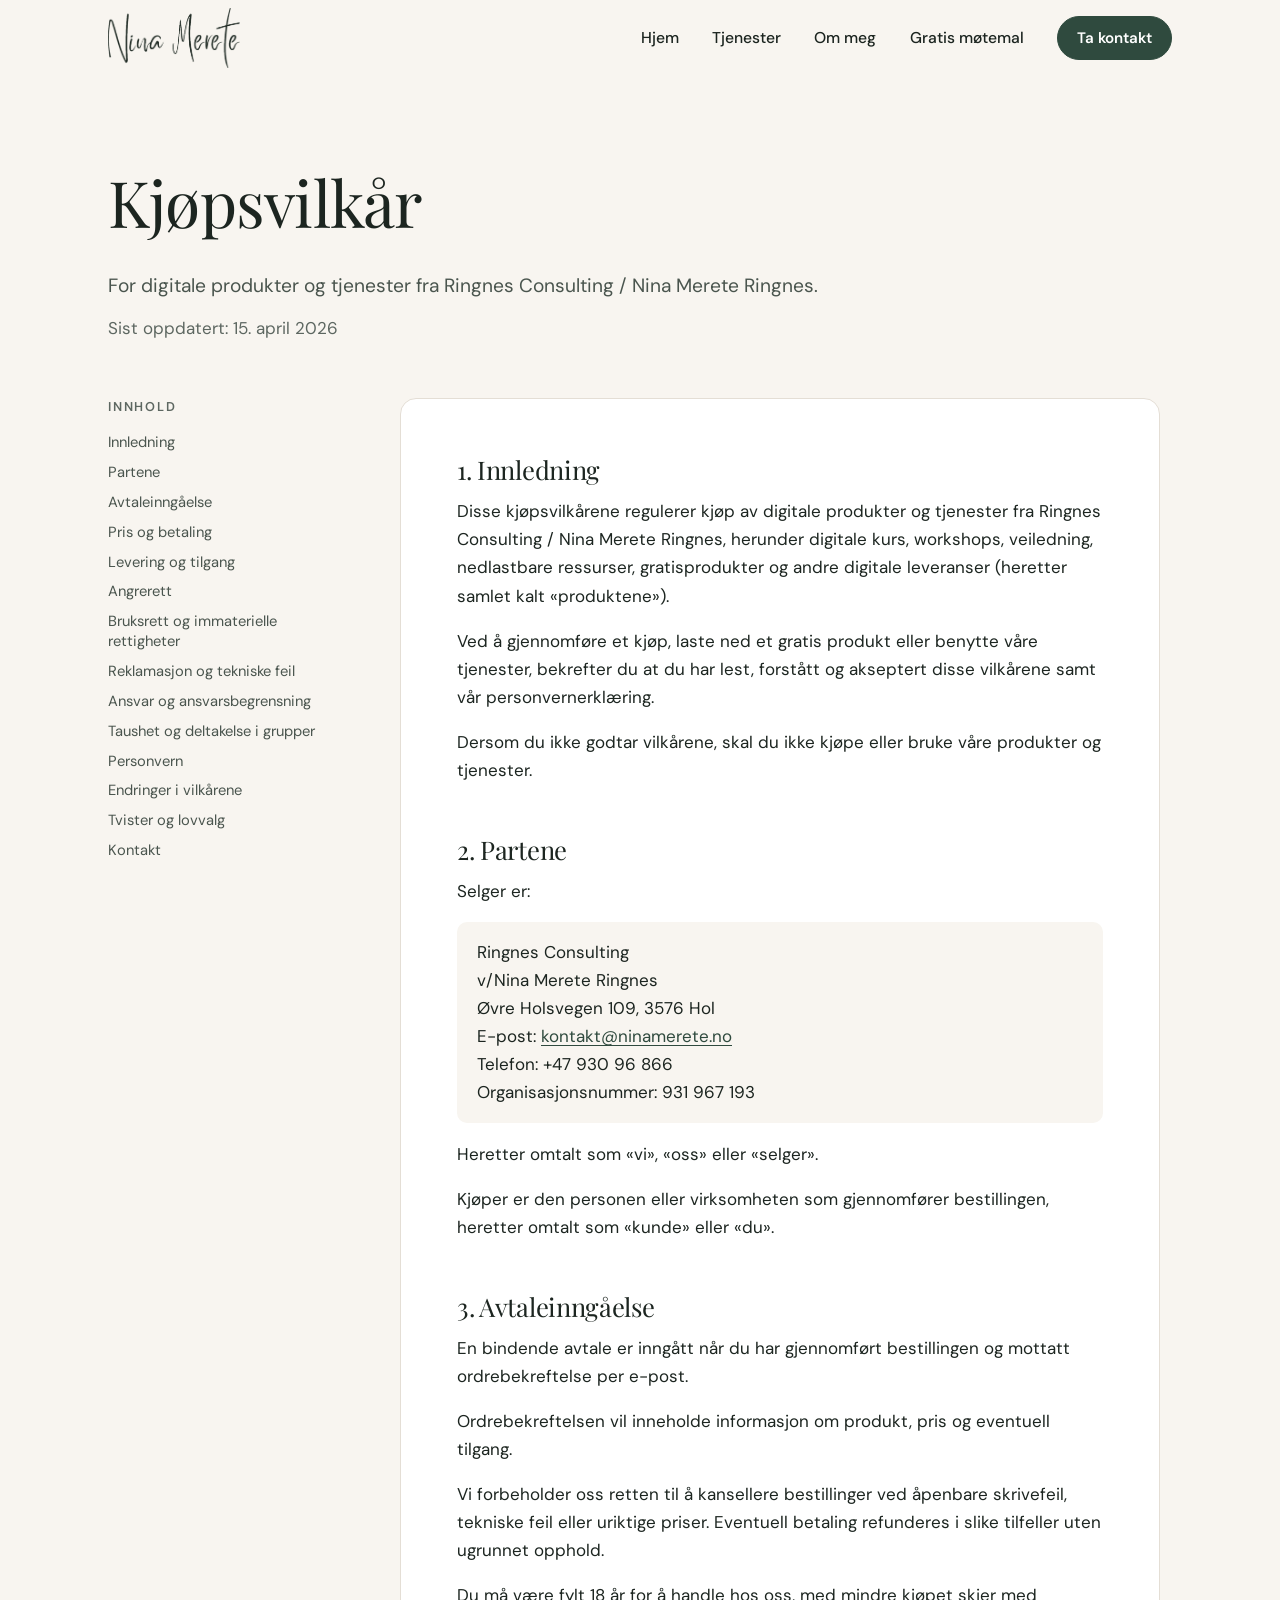
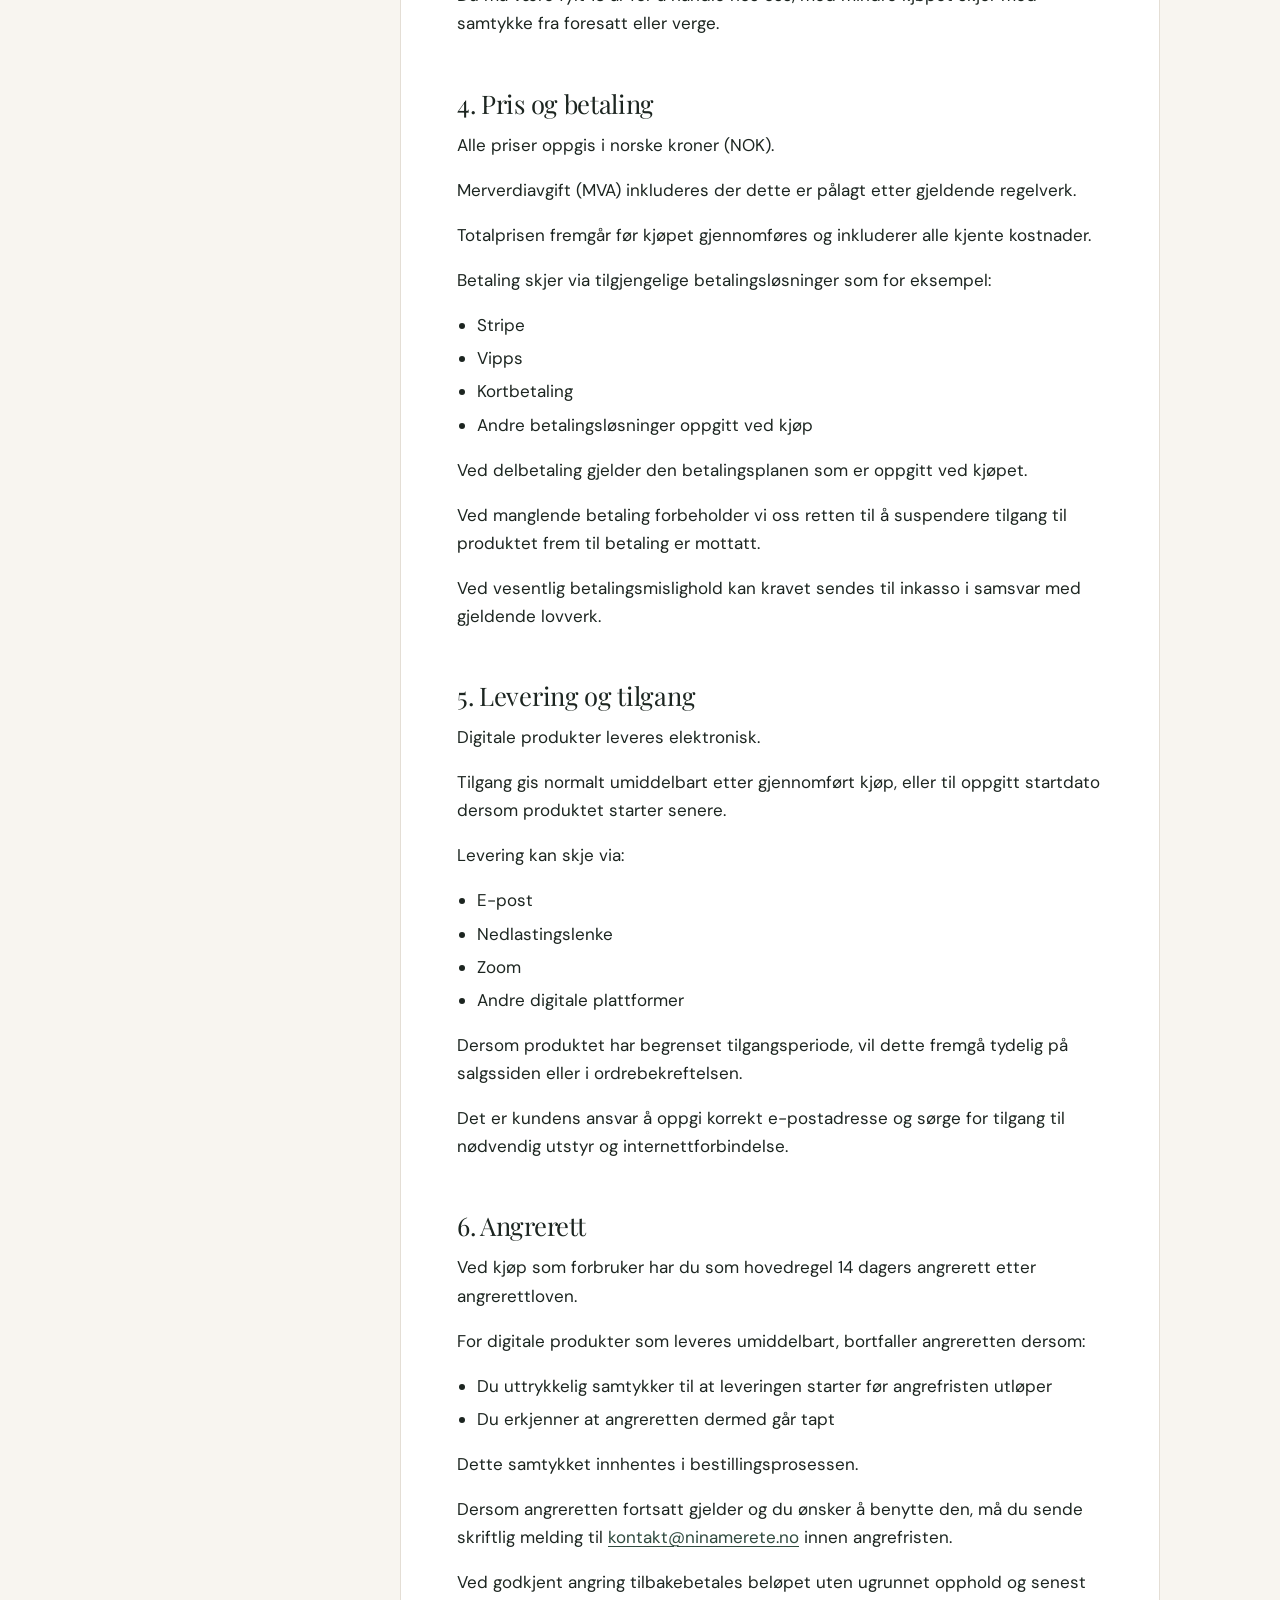
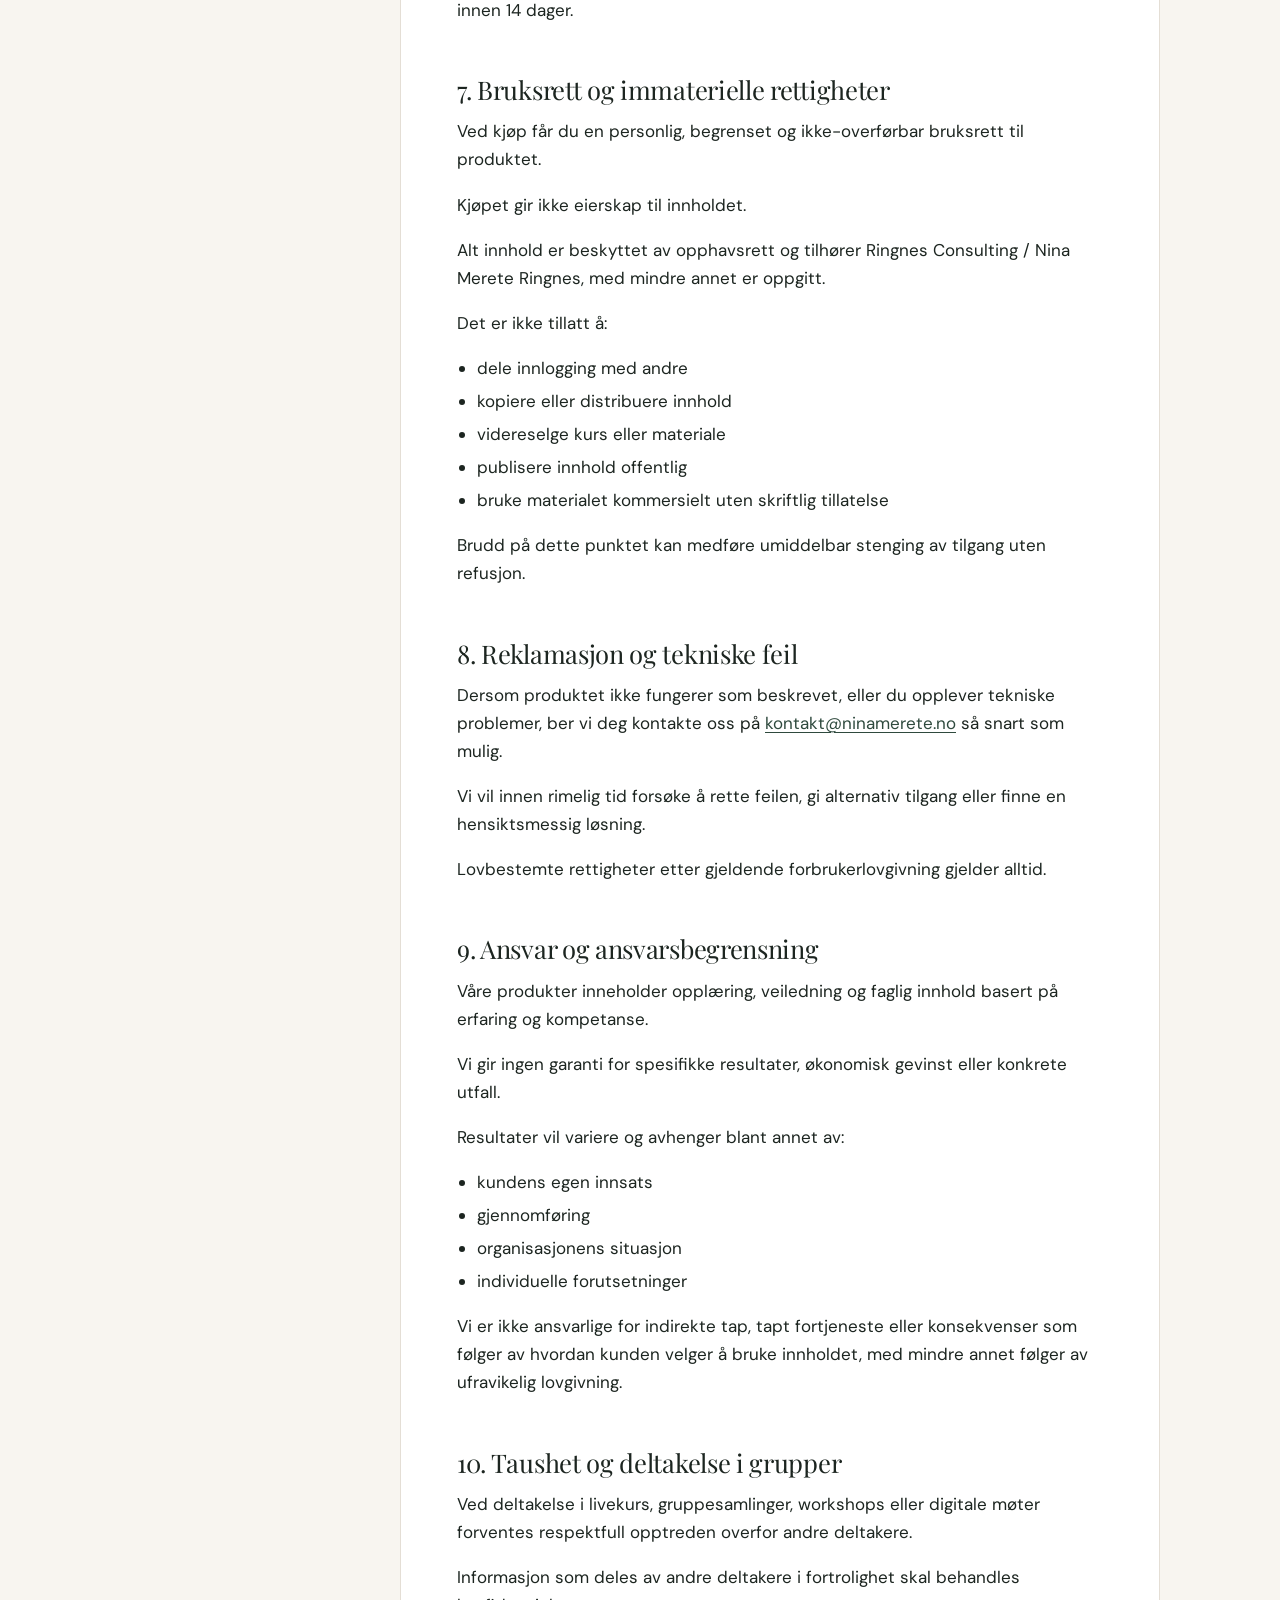
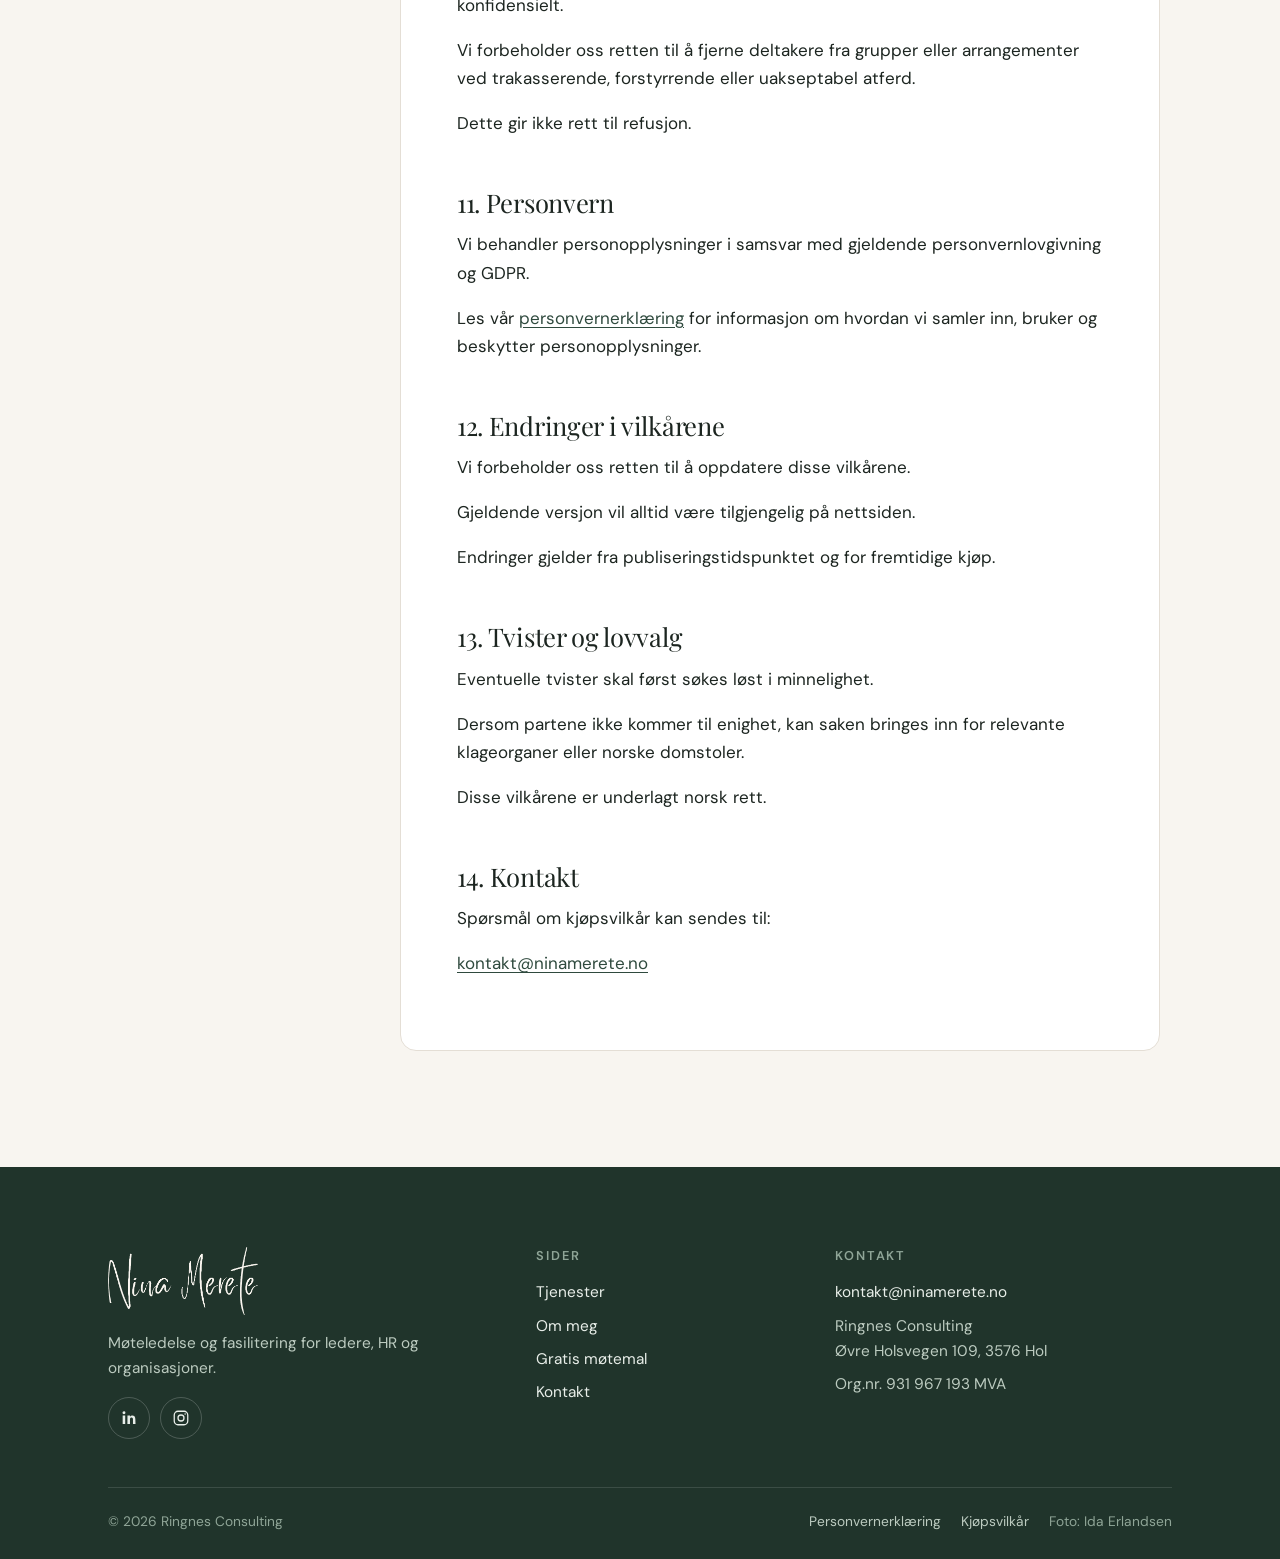
==== commit eec896ce: "Oppdatere tekster, adresse og bildeutsnitt - Ny adresse: Øvre Holsvegen 109, 3576 Hol - Nye tekster " ====
--- a/kjopsvilkar/index.html
+++ b/kjopsvilkar/index.html
@@ -34,7 +34,7 @@
 <link rel="preload" href="../assets/fonts/DMSans-normal.woff2" as="font" type="font/woff2" crossorigin>
 <link rel="stylesheet" href="../assets/css/style.css?v=16">
 
-<script type="application/ld+json">{"@context": "https://schema.org", "@graph": [{"@type": "ProfessionalService", "@id": "https://www.ninamerete.no/#virksomhet", "name": "Nina Merete", "legalName": "Ringnes Consulting", "url": "https://www.ninamerete.no/", "image": "https://www.ninamerete.no/assets/img/og/forside.jpg", "logo": "https://www.ninamerete.no/assets/img/favicon-512.png", "description": "Møteledelse, fasilitering og prosessdesign for ledere, HR og organisasjoner.", "email": "kontakt@ninamerete.no", "taxID": "931967193", "vatID": "NO931967193MVA", "address": {"@type": "PostalAddress", "postOfficeBoxNumber": "16", "postalCode": "3551", "addressLocality": "Gol", "addressCountry": "NO"}, "areaServed": {"@type": "Country", "name": "Norge"}, "knowsLanguage": "nb", "founder": {"@id": "https://www.ninamerete.no/#nina"}, "sameAs": ["https://www.linkedin.com/in/nina-merete-ringnes-888065a7/", "https://www.instagram.com/ninamerete.no/", "https://www.facebook.com/profile.php?id=61565301767953"], "hasOfferCatalog": {"@type": "OfferCatalog", "name": "Tjenester", "itemListElement": [{"@type": "Offer", "itemOffered": {"@type": "Service", "name": "Hjelp med et konkret møte eller en utfordring", "description": "Et viktig møte, en workshop eller en prosess som må lykkes. Jeg hjelper dere å planlegge, strukturere og lede den.", "url": "https://www.ninamerete.no/tjenester/#konkret-hjelp"}}, {"@type": "Offer", "itemOffered": {"@type": "Service", "name": "Bygge kompetanse i møteledelse og fasilitering", "description": "Kurs og praktisk trening som gjør ledere, medarbeidere og interne ressurser tryggere i å lede møter og prosesser.", "url": "https://www.ninamerete.no/tjenester/#kompetanse"}}, {"@type": "Offer", "itemOffered": {"@type": "Service", "name": "Utvikle metoder, arbeidsmåter og verktøy", "description": "Arbeidsmåter og ressurser som gjør dere i stand til å lede møter og utviklingsprosesser på egen hånd.", "url": "https://www.ninamerete.no/tjenester/#metoder"}}]}}, {"@type": "Person", "@id": "https://www.ninamerete.no/#nina", "name": "Nina Merete Ringnes", "url": "https://www.ninamerete.no/om/", "image": "https://www.ninamerete.no/assets/img/portrett-1200.webp", "jobTitle": "Fasilitator og rådgiver i møteledelse", "worksFor": {"@id": "https://www.ninamerete.no/#virksomhet"}, "alumniOf": {"@type": "CollegeOrUniversity", "name": "Universitetet i Oslo"}, "knowsAbout": ["Møteledelse", "Fasilitering", "Prosessledelse", "Workshops", "Lederutvikling", "Kompetanseutvikling"], "sameAs": ["https://www.linkedin.com/in/nina-merete-ringnes-888065a7/", "https://www.instagram.com/ninamerete.no/"]}, {"@type": "WebSite", "@id": "https://www.ninamerete.no/#nettsted", "url": "https://www.ninamerete.no/", "name": "Nina Merete", "inLanguage": "nb-NO", "publisher": {"@id": "https://www.ninamerete.no/#virksomhet"}}, {"@type": "WebPage", "@id": "https://www.ninamerete.no/kjopsvilkar/#side", "url": "https://www.ninamerete.no/kjopsvilkar/", "name": "Kjøpsvilkår for digitale produkter og tjenester | Nina Merete", "description": "Kjøpsvilkår for digitale produkter og tjenester fra Ringnes Consulting / Nina Merete Ringnes: betaling, levering, angrerett, bruksrett og reklamasjon.", "inLanguage": "nb-NO", "isPartOf": {"@id": "https://www.ninamerete.no/#nettsted"}, "primaryImageOfPage": {"@type": "ImageObject", "url": "https://www.ninamerete.no/assets/img/og/forside.jpg", "width": 1200, "height": 630}, "breadcrumb": {"@id": "https://www.ninamerete.no/kjopsvilkar/#brodsmuler"}}, {"@type": "BreadcrumbList", "@id": "https://www.ninamerete.no/kjopsvilkar/#brodsmuler", "itemListElement": [{"@type": "ListItem", "position": 1, "name": "Hjem", "item": "https://www.ninamerete.no/"}, {"@type": "ListItem", "position": 2, "name": "Kjøpsvilkår", "item": "https://www.ninamerete.no/kjopsvilkar/"}]}]}</script>
+<script type="application/ld+json">{"@context": "https://schema.org", "@graph": [{"@type": "ProfessionalService", "@id": "https://www.ninamerete.no/#virksomhet", "name": "Nina Merete", "legalName": "Ringnes Consulting", "url": "https://www.ninamerete.no/", "image": "https://www.ninamerete.no/assets/img/og/forside.jpg", "logo": "https://www.ninamerete.no/assets/img/favicon-512.png", "description": "Møteledelse, fasilitering og prosessdesign for ledere, HR og organisasjoner.", "email": "kontakt@ninamerete.no", "taxID": "931967193", "vatID": "NO931967193MVA", "address": {"@type": "PostalAddress", "streetAddress": "Øvre Holsvegen 109", "postalCode": "3576", "addressLocality": "Hol", "addressCountry": "NO"}, "areaServed": {"@type": "Country", "name": "Norge"}, "knowsLanguage": "nb", "founder": {"@id": "https://www.ninamerete.no/#nina"}, "sameAs": ["https://www.linkedin.com/in/nina-merete-ringnes-888065a7/", "https://www.instagram.com/ninamerete.no/"], "hasOfferCatalog": {"@type": "OfferCatalog", "name": "Tjenester", "itemListElement": [{"@type": "Offer", "itemOffered": {"@type": "Service", "name": "Hjelp med et konkret møte eller en utfordring", "description": "Et viktig møte, en workshop eller en prosess som må lykkes. Jeg hjelper dere å planlegge, strukturere og lede den.", "url": "https://www.ninamerete.no/tjenester/#konkret-hjelp"}}, {"@type": "Offer", "itemOffered": {"@type": "Service", "name": "Bygge kompetanse i møteledelse og fasilitering", "description": "Kurs og praktisk trening som gjør ledere, medarbeidere og interne ressurser tryggere i å lede møter og prosesser.", "url": "https://www.ninamerete.no/tjenester/#kompetanse"}}, {"@type": "Offer", "itemOffered": {"@type": "Service", "name": "Utvikle metoder, arbeidsmåter og verktøy", "description": "Arbeidsmåter og ressurser som gjør dere i stand til å lede møter og utviklingsprosesser på egen hånd.", "url": "https://www.ninamerete.no/tjenester/#metoder"}}]}}, {"@type": "Person", "@id": "https://www.ninamerete.no/#nina", "name": "Nina Merete Ringnes", "url": "https://www.ninamerete.no/om/", "image": "https://www.ninamerete.no/assets/img/portrett-1200.webp", "jobTitle": "Fasilitator og rådgiver i møteledelse", "worksFor": {"@id": "https://www.ninamerete.no/#virksomhet"}, "alumniOf": {"@type": "CollegeOrUniversity", "name": "Universitetet i Oslo"}, "knowsAbout": ["Møteledelse", "Fasilitering", "Prosessledelse", "Workshops", "Lederutvikling", "Kompetanseutvikling"], "sameAs": ["https://www.linkedin.com/in/nina-merete-ringnes-888065a7/", "https://www.instagram.com/ninamerete.no/"]}, {"@type": "WebSite", "@id": "https://www.ninamerete.no/#nettsted", "url": "https://www.ninamerete.no/", "name": "Nina Merete", "inLanguage": "nb-NO", "publisher": {"@id": "https://www.ninamerete.no/#virksomhet"}}, {"@type": "WebPage", "@id": "https://www.ninamerete.no/kjopsvilkar/#side", "url": "https://www.ninamerete.no/kjopsvilkar/", "name": "Kjøpsvilkår for digitale produkter og tjenester | Nina Merete", "description": "Kjøpsvilkår for digitale produkter og tjenester fra Ringnes Consulting / Nina Merete Ringnes: betaling, levering, angrerett, bruksrett og reklamasjon.", "inLanguage": "nb-NO", "isPartOf": {"@id": "https://www.ninamerete.no/#nettsted"}, "primaryImageOfPage": {"@type": "ImageObject", "url": "https://www.ninamerete.no/assets/img/og/forside.jpg", "width": 1200, "height": 630}, "breadcrumb": {"@id": "https://www.ninamerete.no/kjopsvilkar/#brodsmuler"}}, {"@type": "BreadcrumbList", "@id": "https://www.ninamerete.no/kjopsvilkar/#brodsmuler", "itemListElement": [{"@type": "ListItem", "position": 1, "name": "Hjem", "item": "https://www.ninamerete.no/"}, {"@type": "ListItem", "position": 2, "name": "Kjøpsvilkår", "item": "https://www.ninamerete.no/kjopsvilkar/"}]}]}</script>
 </head>
 <body>
 <a class="skip-link" href="#innhold">Hopp til innhold</a>
@@ -69,7 +69,7 @@
 <p>Dersom du ikke godtar vilkårene, skal du ikke kjøpe eller bruke våre produkter og tjenester.</p>
 <h2 id="punkt-2">2. Partene</h2>
 <p>Selger er:</p>
-<address>Ringnes Consulting<br>v/Nina Merete Ringnes<br>Postboks 16, 3551 Gol<br>E-post: <a href="mailto:kontakt@ninamerete.no">kontakt@ninamerete.no</a><br>Telefon: +47 930 96 866<br>Organisasjonsnummer: 931 967 193</address>
+<address>Ringnes Consulting<br>v/Nina Merete Ringnes<br>Øvre Holsvegen 109, 3576 Hol<br>E-post: <a href="mailto:kontakt@ninamerete.no">kontakt@ninamerete.no</a><br>Telefon: +47 930 96 866<br>Organisasjonsnummer: 931 967 193</address>
 <p>Heretter omtalt som «vi», «oss» eller «selger».</p>
 <p>Kjøper er den personen eller virksomheten som gjennomfører bestillingen, heretter omtalt som «kunde» eller «du».</p>
 <h2 id="punkt-3">3. Avtaleinngåelse</h2>
@@ -173,7 +173,6 @@
         <div class="social">
           <a href="https://www.linkedin.com/in/nina-merete-ringnes-888065a7/" target="_blank" rel="noopener" aria-label="LinkedIn"><svg viewBox="0 0 24 24" fill="currentColor" aria-hidden="true"><path d="M6.94 8.5H3.56V20h3.38V8.5zM5.25 3A1.97 1.97 0 1 0 5.3 6.94 1.97 1.97 0 0 0 5.25 3zM20.44 13.4c0-3.2-1.7-4.7-4-4.7a3.45 3.45 0 0 0-3.13 1.72V8.5H9.94c.04 1.02 0 11.5 0 11.5h3.37v-6.42c0-.34.03-.68.13-.93.27-.68.9-1.39 1.94-1.39 1.37 0 1.92 1.05 1.92 2.58V20h3.37l-.23-6.6z"/></svg></a>
           <a href="https://www.instagram.com/ninamerete.no/" target="_blank" rel="noopener" aria-label="Instagram"><svg viewBox="0 0 24 24" fill="none" stroke="currentColor" stroke-width="1.7" aria-hidden="true"><rect x="3" y="3" width="18" height="18" rx="5"/><circle cx="12" cy="12" r="4"/><circle cx="17.5" cy="6.5" r="1" fill="currentColor" stroke="none"/></svg></a>
-          <a href="https://www.facebook.com/profile.php?id=61565301767953" target="_blank" rel="noopener" aria-label="Facebook"><svg viewBox="0 0 24 24" fill="currentColor" aria-hidden="true"><path d="M13.5 21v-7.5h2.5l.4-3h-2.9V8.6c0-.87.25-1.46 1.5-1.46h1.55V4.47A20.6 20.6 0 0 0 14.3 4.3c-2.2 0-3.72 1.35-3.72 3.82v2.38H8.1v3h2.48V21h2.92z"/></svg></a>
         </div>
       </div>
       <div>
@@ -189,7 +188,7 @@
         <h2>Kontakt</h2>
         <ul>
           <li><a href="mailto:kontakt@ninamerete.no">kontakt@ninamerete.no</a></li>
-          <li>Ringnes Consulting<br>Postboks 16, 3551 Gol</li>
+          <li>Ringnes Consulting<br>Øvre Holsvegen 109, 3576 Hol</li>
           <li>Org.nr. 931 967 193 MVA</li>
         </ul>
       </div>
